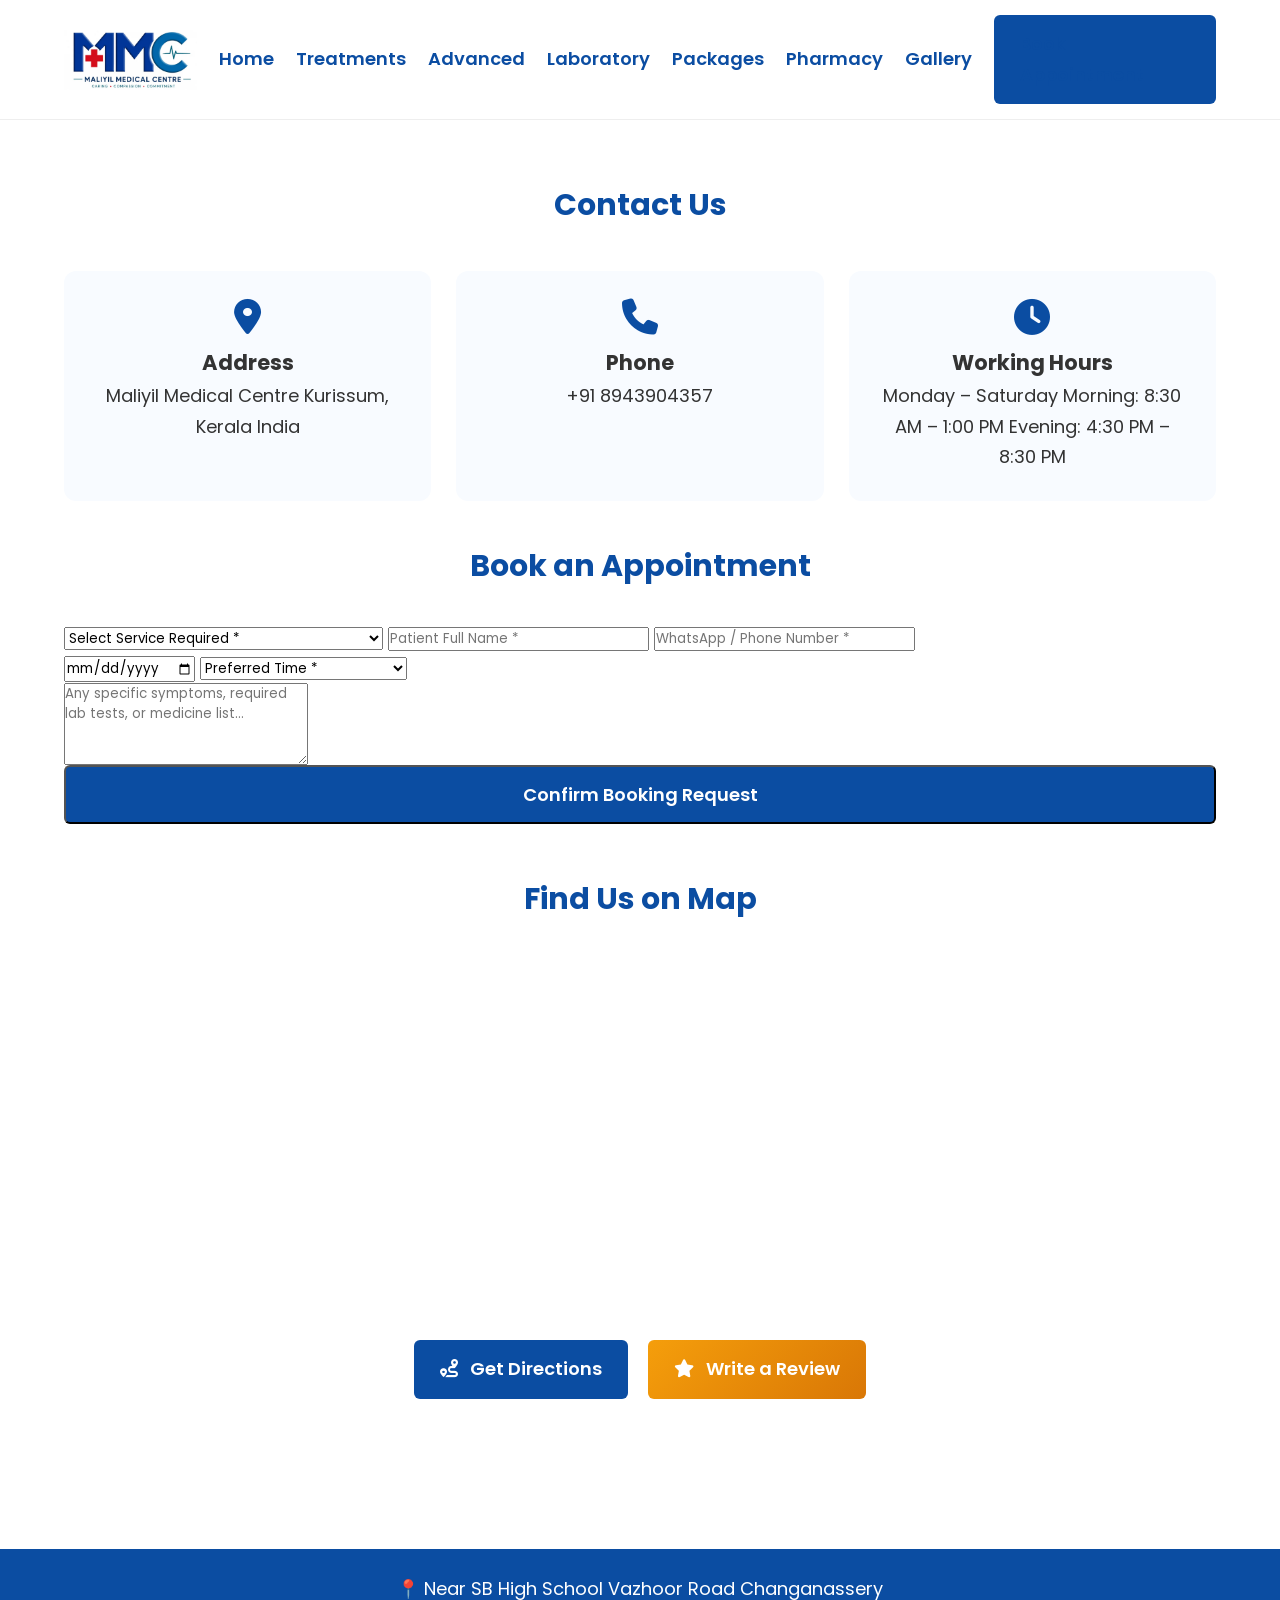
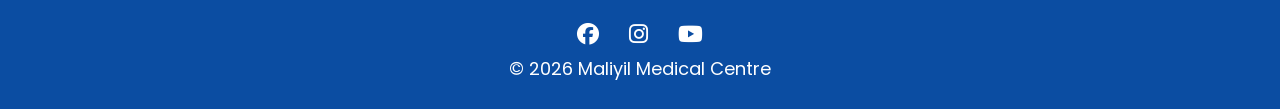
==== contact.html @ 6239a3e1 "Add files via upload" ====
<head>
  <meta charset="UTF-8">
  <meta name="viewport" content="width=device-width, initial-scale=1.0">

  <title>Contact Us | Maliyil Medical Centre Changanassery</title>
  
  <meta name="description" content="Reach out to Maliyil Medical Centre in Changanassery. Find our address, phone number, and location map for appointments and emergency medical care.">
  <meta name="keywords" content="Maliyil Medical Centre contact, Hospital in Changanassery address, Maliyil clinic phone number, medical emergency Changanassery">

  <meta property="og:type" content="website">
  <meta property="og:url" content="https://maliyilmed.in/contact.html">
  <meta property="og:title" content="Contact Us | Maliyil Medical Centre">
  <meta property="og:description" content="Quality healthcare is just a call away. Get in touch with us today.">
  <meta property="og:image" content="https://maliyilmed.in/images/og-image.jpg">

  <link rel="stylesheet" href="style.css">
  <link href="https://fonts.googleapis.com/css2?family=Poppins:wght@300;400;500;600;700&display=swap" rel="stylesheet">
  <link rel="stylesheet" href="https://cdnjs.cloudflare.com/ajax/libs/font-awesome/6.5.0/css/all.min.css">
  
  <link rel="icon" type="image/png" href="images/favicon.png">
</head>

<body>

<header class="header">

<div class="container header-container">

<!-- LOGO -->

<div class="logo">
<img src="images/logo.webp">
</div>

<!-- MOBILE MENU BUTTON -->

<div class="menu-toggle" id="menu-toggle">

<i class="fa-solid fa-bars"></i>

</div>

<!-- NAVIGATION -->

<nav class="nav" id="nav-menu">

<a href="index.html">Home</a>

<a href="treatments.html">Treatments</a>

<a href="advanced.html">Advanced</a>

<a href="lab.html">Laboratory</a>

<a href="packages.html">Packages</a>

<a href="pharmacy.html">Pharmacy</a>

<a href="gallery.html">Gallery</a>

<a href="contact.html" class="btn-main">
Book Appointment
</a>

</nav>

</div>

</header>



<!-- CONTACT SECTION -->

<section class="contact">

<div class="container">

<h2 class="section-title">
Contact Us
</h2>



<div class="contact-grid">

<!-- ADDRESS -->

<div class="contact-card">

<i class="fa-solid fa-location-dot"></i>

<h3>Address</h3>

<p>
Maliyil Medical Centre  
Kurissum, Kerala  
India
</p>

</div>



<!-- PHONE -->

<div class="contact-card">

<i class="fa-solid fa-phone"></i>

<h3>Phone</h3>

<p>
+91 8943904357
</p>

</div>



<!-- HOURS -->

<div class="contact-card">

<i class="fa-solid fa-clock"></i>

<h3>Working Hours</h3>

<p>
Monday – Saturday  
Morning: 8:30 AM – 1:00 PM  
Evening: 4:30 PM – 8:30 PM
</p>

</div>

</div>



<!-- CONTACT FORM -->

<div class="booking-widget">

  <h2 class="section-title" style="margin-bottom: 30px;">
    Book an Appointment
  </h2>

  <form class="contact-form" id="bookingForm" onsubmit="sendToWhatsApp(event)">

    <select id="bookService" required>
      <option value="" disabled selected>Select Service Required *</option>
      <option value="Doctor Consultancy">👨‍⚕️ Doctor Consultancy</option>
      <option value="Lab Tests">🧪 Laboratory Home Collection / Clinic Test</option>
      <option value="Pharmacy Medicines">💊 Order Pharmacy Medicines</option>
    </select>

    <input type="text" id="bookName" placeholder="Patient Full Name *" required>
    <input type="tel" id="bookPhone" placeholder="WhatsApp / Phone Number *" required>

    <div class="form-row">
      <input type="date" id="bookDate" required title="Preferred Date">
      <select id="bookTime" required>
        <option value="" disabled selected>Preferred Time *</option>
        <option value="Morning">Morning (8:30 AM – 1:00 PM)</option>
        <option value="Evening">Evening (4:30 PM – 8:30 PM)</option>
        <option value="Immediate">Emergency / Immediate</option>
      </select>
    </div>

    <textarea id="bookMessage" placeholder="Any specific symptoms, required lab tests, or medicine list..." rows="4"></textarea>

    <button type="submit" class="btn-main" style="width: 100%; margin-left: 0; font-size: 18px;">
      Confirm Booking Request
    </button>

  </form>

</div>



<!-- MAP SECTION -->

<div style="margin-top:50px; margin-bottom: 50px;">

  <h2 class="section-title">
    Find Us on Map
  </h2>

  <iframe src="https://www.google.com/maps/embed?pb=!1m18!1m12!1m3!1d666.2510553246004!2d76.5483209598708!3d9.453164009578115!2m3!1f0!2f0!3f0!3m2!1i1024!2i768!4f13.1!3m3!1m2!1s0x3b0625fd7ff3248b%3A0x5011b2dc73ebc284!2sMaliyil%20Medical%20centre!5e1!3m2!1sen!2sin!4v1777394366474!5m2!1sen!2sin" width="100%" height="350" style="border:0; border-radius: 12px; box-shadow: var(--shadow-sm);" allowfullscreen="" loading="lazy" referrerpolicy="no-referrer-when-downgrade"></iframe>

  <div style="display: flex; justify-content: center; gap: 20px; flex-wrap: wrap; margin-top: 25px;">
    
    <a href="https://www.google.com/maps/dir/?api=1&destination=Maliyil+Medical+Centre&destination_place_id=ChIJiyTzf_0lBjsRhMLrc9yyEVA" target="_blank" class="btn-main" style="margin-left: 0;">
      <i class="fa-solid fa-route" style="margin-right: 8px;"></i> Get Directions
    </a>

    <a href="https://search.google.com/local/writereview?placeid=ChIJiyTzf_0lBjsRhMLrc9yyEVA" target="_blank" class="btn-main" style="margin-left: 0; background: linear-gradient(135deg, #f59e0b, #d97706);">
      <i class="fa-solid fa-star" style="margin-right: 8px;"></i> Write a Review
    </a>

  </div>

</div>



</div>

</section>



<!-- FOOTER -->

<footer class="footer">

<div class="container">

<p>

📍 Near SB High School  
Vazhoor Road  
Changanassery

</p>



<div class="footer-social">

<a href="#">
<i class="fab fa-facebook"></i>
</a>

<a href="#">
<i class="fab fa-instagram"></i>
</a>

<a href="#">
<i class="fab fa-youtube"></i>
</a>

</div>



<p>

© 2026 Maliyil Medical Centre

</p>

</div>

</footer>

<script>

const toggle =
document.getElementById("menu-toggle");

const nav =
document.getElementById("nav-menu");

if(toggle){

toggle.addEventListener("click", function(){

nav.classList.toggle("active");

});

}

</script>

</body>
</html>
---- style.css ----
/* =========================
RESET
========================= */

*{
margin:0;
padding:0;
box-sizing:border-box;
font-family:'Poppins',sans-serif;
}

/* =========================
BODY
========================= */

body{

background:#ffffff;
color:#333;

font-size:18px;
line-height:1.7;

}

/* =========================
CONTAINER
========================= */

.container{

width:90%;
max-width:1200px;
margin:auto;

}

/* =========================
HEADER
========================= */

.header{

background:white;
border-bottom:1px solid #eee;

position:sticky;
top:0;
z-index:999;

}

.header-container{

display:flex;
justify-content:space-between;
align-items:center;

padding:15px 0;

}

/* =========================
LOGO
========================= */

.logo img{

height:60px;

}

/* =========================
NAVIGATION
========================= */

.nav{

display:flex;
align-items:center;

}

.nav a{

margin-left:22px;

text-decoration:none;
color:#0b4da2;

font-weight:600;
font-size:18px;

}

.nav a:hover{

color:#1a73e8;

}

/* =========================
MENU BUTTON
========================= */

.menu-toggle{

display:none;

font-size:28px;
cursor:pointer;

color:#0b4da2;

}

/* =========================
BUTTON
========================= */

.btn-main{

background:#0b4da2;

color:white;

padding:14px 26px;

border-radius:6px;

font-weight:600;
font-size:18px;

text-decoration:none;

display:inline-block;

margin-left:20px;

}

.btn-main:hover{

background:#083a7a;

}

/* =========================
HERO
========================= */

.hero{

padding:70px 0;

background:linear-gradient(to right,#f7fbff,#ffffff);

}

.hero-grid{

display:grid;

grid-template-columns:1fr 1fr;

align-items:center;

gap:40px;

}

.hero h1{

font-size:36px;
font-weight:700;

color:#0b4da2;

margin-bottom:20px;

}

.hero p{

font-size:18px;
margin-bottom:20px;

}

.hero img{

width:100%;
border-radius:12px;

}

/* =========================
SECTION TITLE
========================= */

.section-title{

font-size:30px;
font-weight:700;

color:#0b4da2;

text-align:center;

margin-bottom:40px;

}

/* =========================
SERVICES
========================= */

.services{

padding:60px 0;
background:#f8fbff;

}

.services-grid{

display:grid;

grid-template-columns:
repeat(auto-fit,minmax(250px,1fr));

gap:25px;

}

.service-card{

background:white;

padding:28px;

border-radius:12px;

box-shadow:0 3px 10px rgba(0,0,0,0.08);

text-align:center;

}

.service-card i{

font-size:42px;

color:#0b4da2;

margin-bottom:15px;

}

.service-card h3{

font-size:20px;
font-weight:700;

margin-bottom:10px;

}

/* =========================
PACKAGES
========================= */

.packages{

padding:60px 0;

}

.packages-grid{

display:grid;

grid-template-columns:
repeat(auto-fit,minmax(260px,1fr));

gap:25px;

}

.package-card{

background:white;

padding:28px;

border-radius:12px;

box-shadow:0 3px 10px rgba(0,0,0,0.08);

}

.price{

display:block;

margin-top:15px;

font-weight:700;

color:green;

font-size:18px;

}

/* =========================
GALLERY
========================= */

.gallery-grid{

display:grid;

grid-template-columns:
repeat(auto-fit,minmax(250px,1fr));

gap:20px;

margin-top:30px;

}

.gallery-grid img{

width:100%;
height:220px;

object-fit:cover;

border-radius:12px;

box-shadow:0 4px 12px rgba(0,0,0,0.08);

transition:0.3s;

}

.gallery-grid img:hover{

transform:scale(1.05);

}

/* =========================
CONTACT
========================= */

.contact{

padding:60px 0;

}

.contact-grid{

display:grid;

grid-template-columns:
repeat(auto-fit,minmax(250px,1fr));

gap:25px;

margin-bottom:40px;

}

.contact-card{

background:#f8fbff;

padding:28px;

border-radius:12px;

text-align:center;

}

.contact-card i{

font-size:36px;

color:#0b4da2;

margin-bottom:10px;

}

/* =========================
REVIEWS
========================= */

.reviews{

padding:60px 0;

background:#f8fbff;

}

.review-box{

max-width:520px;

margin:auto;

background:white;

padding:28px;

border-radius:12px;

box-shadow:0 3px 10px rgba(0,0,0,0.08);

text-align:center;

}

.stars{

font-size:30px;

color:#f59e0b;

margin-bottom:10px;

}

/* =========================
FOOTER
========================= */

.footer{

background:#0b4da2;

color:white;

text-align:center;

padding:25px 0;

margin-top:40px;

}

.footer-social{

margin-top:12px;

}

.footer-social a{

margin:0 12px;

font-size:22px;

color:white;

text-decoration:none;

}

.footer-social a:hover{

color:#ffd43b;

}

/* =========================
WHATSAPP FLOAT
========================= */

.whatsapp-float{

position:fixed;

bottom:20px;
right:20px;

background:#25D366;

color:white;

font-size:26px;

padding:14px;

border-radius:50%;

box-shadow:0 4px 10px rgba(0,0,0,0.2);

z-index:999;

}

/* =========================
MOBILE VIEW FINAL
========================= */

@media(max-width:768px){

.hero-grid{
grid-template-columns:1fr;
}

.menu-toggle{
display:block;
}

.nav{

position:absolute;

top:80px;
left:0;

width:100%;

background:white;

flex-direction:column;

align-items:center;

display:none;

padding:20px 0;

box-shadow:0 4px 12px rgba(0,0,0,0.08);

z-index:999;

}

.nav.active{
display:flex;
}

.nav a{

display:block;

padding:14px;

margin:6px 0;

font-size:20px;

}

.btn-main{

margin-left:0;
margin-top:10px;

width:90%;

}

.section-title{

font-size:26px;

margin-bottom:25px;

}

.service-card,
.package-card,
.contact-card{

padding:22px;

}

.whatsapp-float{

bottom:18px;
right:18px;

}

}
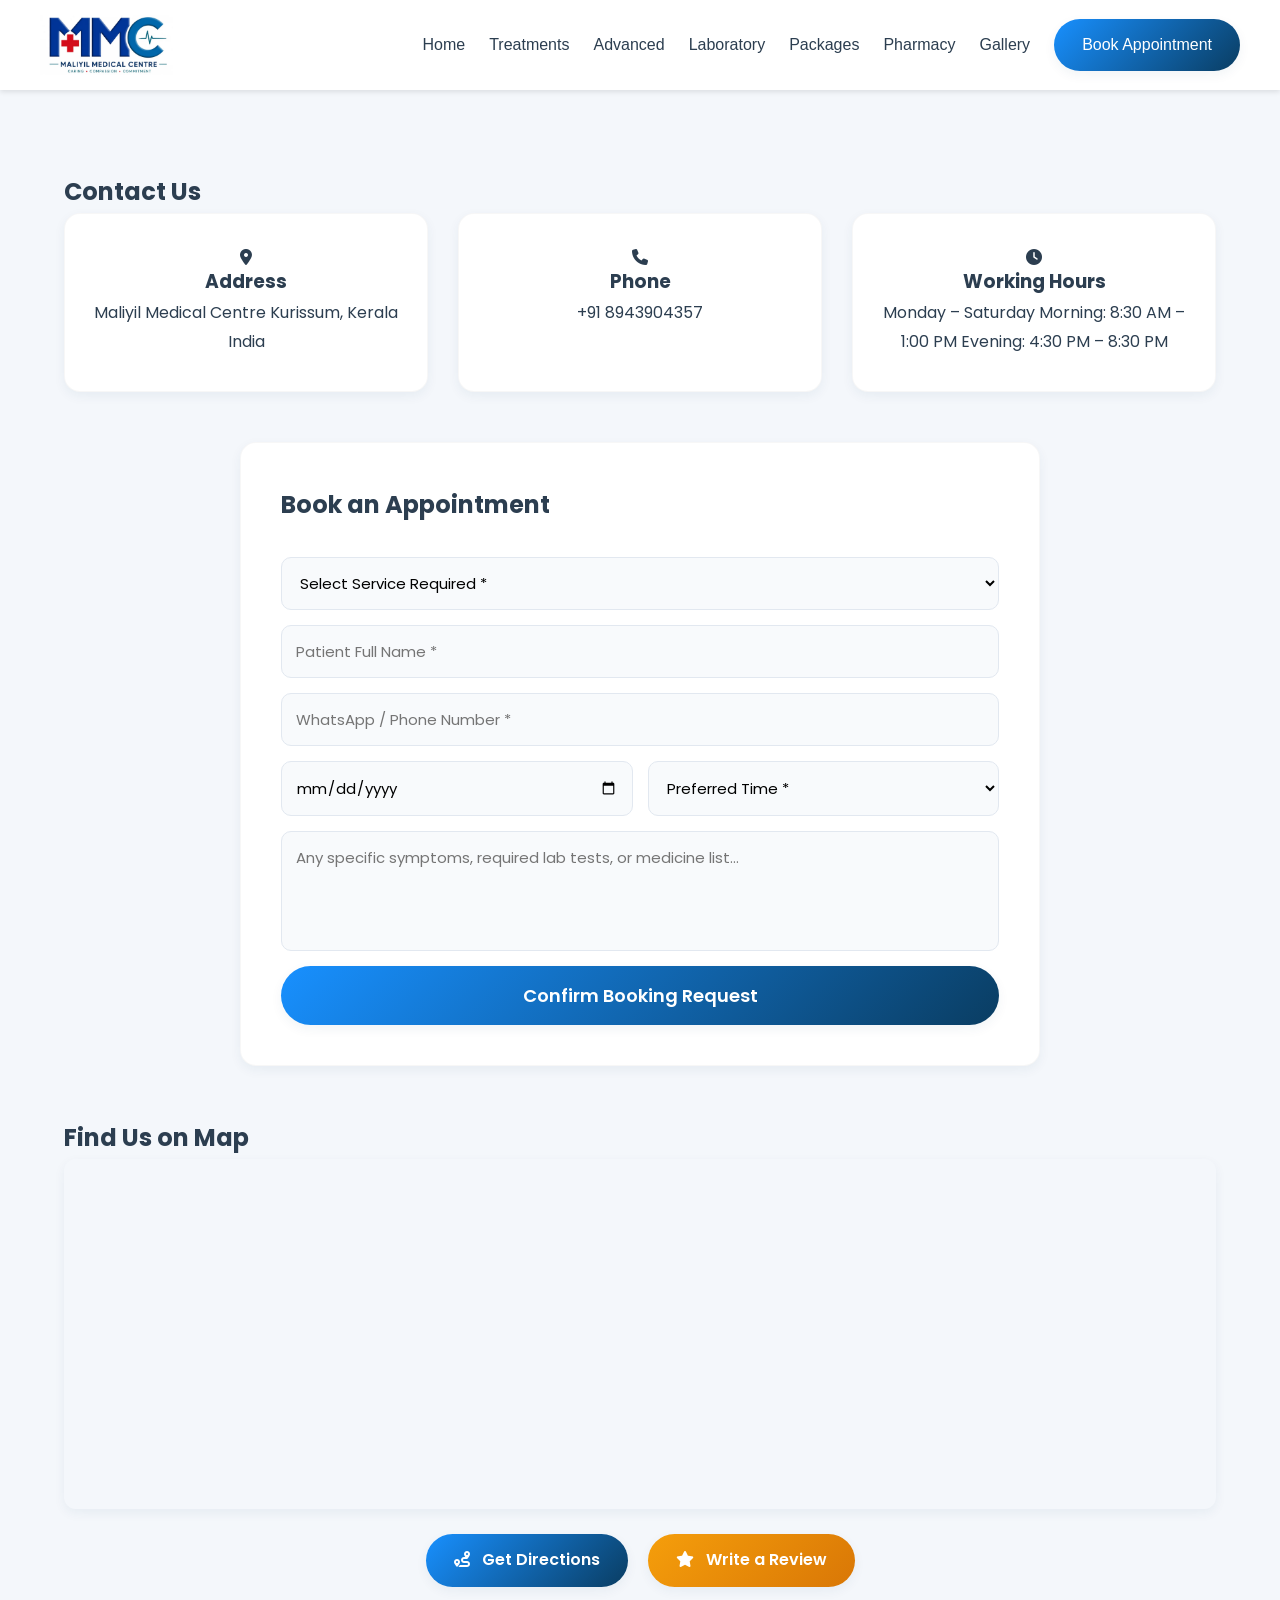
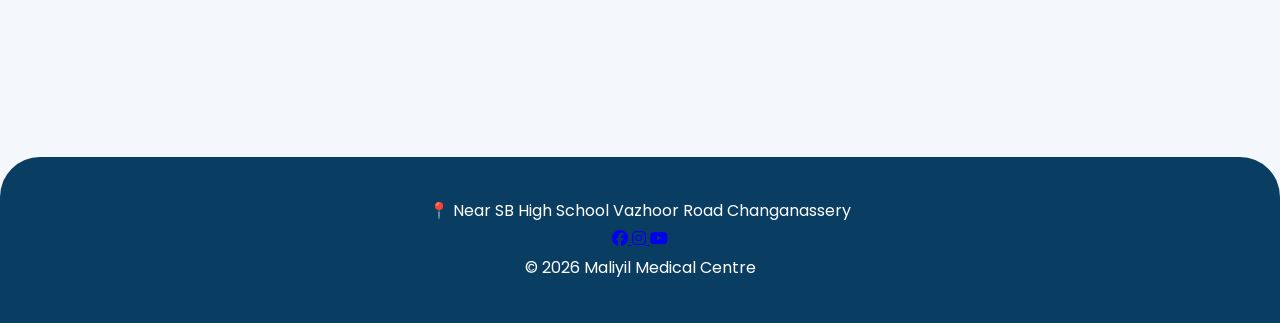
==== commit d61cf0e3: "Add files via upload" ====
--- a/contact.html
+++ b/contact.html
@@ -257,23 +257,44 @@
 </footer>
 
 <script>
-
-const toggle =
-document.getElementById("menu-toggle");
-
-const nav =
-document.getElementById("nav-menu");
-
-if(toggle){
-
-toggle.addEventListener("click", function(){
-
-nav.classList.toggle("active");
-
-});
-
-}
-
+  function sendToWhatsApp(event) {
+    event.preventDefault(); // പേജ് റീഫ്രഷ് ആകുന്നത് തടയാൻ
+
+    // ഫോമിലെ വിവരങ്ങൾ എടുക്കുന്നു
+    const service = document.getElementById('bookService').value;
+    const name = document.getElementById('bookName').value;
+    const phone = document.getElementById('bookPhone').value;
+    const date = document.getElementById('bookDate').value;
+    const time = document.getElementById('bookTime').value;
+    const message = document.getElementById('bookMessage').value;
+
+    const clinicNumber = "918943904357"; // മാലിയിൽ മെഡിക്കൽ സെന്റർ നമ്പർ
+
+    // വാട്സാപ്പ് മെസ്സേജ് ഫോർമാറ്റ് ചെയ്യുന്നു
+    let whatsappMessage = `*New Appointment Request*%0A%0A`;
+    whatsappMessage += `*Service:* ${service}%0A`;
+    whatsappMessage += `*Patient Name:* ${name}%0A`;
+    whatsappMessage += `*Contact:* ${phone}%0A`;
+    whatsappMessage += `*Date:* ${date}%0A`;
+    whatsappMessage += `*Time:* ${time}%0A`;
+    
+    if(message.trim() !== "") {
+      whatsappMessage += `*Details:* ${message}%0A`;
+    }
+
+    // വാട്സാപ്പിലേക്ക് റീഡയറക്ട് ചെയ്യുന്നു
+    const whatsappURL = `https://wa.me/${clinicNumber}?text=${whatsappMessage}`;
+    window.open(whatsappURL, '_blank');
+  }
+
+  // പഴയ മൊബൈൽ മെനു സ്ക്രിപ്റ്റ് ഇവിടെ തന്നെ വെക്കാം
+  const toggle = document.getElementById("menu-toggle");
+  const nav = document.getElementById("nav-menu");
+  if(toggle){
+    toggle.addEventListener("click", function(){
+      nav.classList.toggle("active");
+    });
+  }
 </script>
 
 </body>
--- a/style.css
+++ b/style.css
@@ -1,595 +1,335 @@
 /* =========================
-RESET
-========================= */
-
-*{
-margin:0;
-padding:0;
-box-sizing:border-box;
-font-family:'Poppins',sans-serif;
-}
-
-/* =========================
-BODY
-========================= */
-
-body{
-
-background:#ffffff;
-color:#333;
-
-font-size:18px;
-line-height:1.7;
-
-}
-
-/* =========================
-CONTAINER
-========================= */
-
-.container{
-
-width:90%;
-max-width:1200px;
-margin:auto;
-
-}
-
-/* =========================
-HEADER
-========================= */
-
-.header{
-
-background:white;
-border-bottom:1px solid #eee;
-
-position:sticky;
-top:0;
-z-index:999;
-
-}
-
-.header-container{
-
-display:flex;
-justify-content:space-between;
-align-items:center;
-
-padding:15px 0;
-
-}
-
-/* =========================
-LOGO
-========================= */
-
-.logo img{
-
-height:60px;
-
-}
-
-/* =========================
-NAVIGATION
-========================= */
-
-.nav{
-
-display:flex;
-align-items:center;
-
-}
-
-.nav a{
-
-margin-left:22px;
-
-text-decoration:none;
-color:#0b4da2;
-
-font-weight:600;
-font-size:18px;
-
-}
-
-.nav a:hover{
-
-color:#1a73e8;
-
-}
-
-/* =========================
-MENU BUTTON
-========================= */
-
-.menu-toggle{
-
-display:none;
-
-font-size:28px;
-cursor:pointer;
-
-color:#0b4da2;
-
-}
-
-/* =========================
-BUTTON
-========================= */
-
-.btn-main{
-
-background:#0b4da2;
-
-color:white;
-
-padding:14px 26px;
-
-border-radius:6px;
-
-font-weight:600;
-font-size:18px;
-
-text-decoration:none;
-
-display:inline-block;
-
-margin-left:20px;
-
-}
-
-.btn-main:hover{
-
-background:#083a7a;
-
-}
-
-/* =========================
-HERO
-========================= */
-
-.hero{
-
-padding:70px 0;
-
-background:linear-gradient(to right,#f7fbff,#ffffff);
-
-}
-
-.hero-grid{
-
-display:grid;
-
-grid-template-columns:1fr 1fr;
-
-align-items:center;
-
-gap:40px;
-
-}
-
-.hero h1{
-
-font-size:36px;
-font-weight:700;
-
-color:#0b4da2;
-
-margin-bottom:20px;
-
-}
-
-.hero p{
-
-font-size:18px;
-margin-bottom:20px;
-
-}
-
-.hero img{
-
-width:100%;
-border-radius:12px;
-
-}
-
-/* =========================
-SECTION TITLE
-========================= */
-
-.section-title{
-
-font-size:30px;
-font-weight:700;
-
-color:#0b4da2;
-
-text-align:center;
-
-margin-bottom:40px;
-
-}
-
-/* =========================
-SERVICES
-========================= */
-
-.services{
-
-padding:60px 0;
-background:#f8fbff;
-
-}
-
-.services-grid{
-
-display:grid;
-
-grid-template-columns:
-repeat(auto-fit,minmax(250px,1fr));
-
-gap:25px;
-
-}
-
-.service-card{
-
-background:white;
-
-padding:28px;
-
-border-radius:12px;
-
-box-shadow:0 3px 10px rgba(0,0,0,0.08);
-
-text-align:center;
-
-}
-
-.service-card i{
-
-font-size:42px;
-
-color:#0b4da2;
-
-margin-bottom:15px;
-
-}
-
-.service-card h3{
-
-font-size:20px;
-font-weight:700;
-
-margin-bottom:10px;
-
-}
-
-/* =========================
-PACKAGES
-========================= */
-
-.packages{
-
-padding:60px 0;
-
-}
-
-.packages-grid{
-
-display:grid;
-
-grid-template-columns:
-repeat(auto-fit,minmax(260px,1fr));
-
-gap:25px;
-
-}
-
-.package-card{
-
-background:white;
-
-padding:28px;
-
-border-radius:12px;
-
-box-shadow:0 3px 10px rgba(0,0,0,0.08);
-
-}
-
-.price{
-
-display:block;
-
-margin-top:15px;
-
-font-weight:700;
-
-color:green;
-
-font-size:18px;
-
-}
-
-/* =========================
-GALLERY
-========================= */
-
-.gallery-grid{
-
-display:grid;
-
-grid-template-columns:
-repeat(auto-fit,minmax(250px,1fr));
-
-gap:20px;
-
-margin-top:30px;
-
-}
-
-.gallery-grid img{
-
-width:100%;
-height:220px;
-
-object-fit:cover;
-
-border-radius:12px;
-
-box-shadow:0 4px 12px rgba(0,0,0,0.08);
-
-transition:0.3s;
-
-}
-
-.gallery-grid img:hover{
-
-transform:scale(1.05);
-
-}
-
-/* =========================
-CONTACT
-========================= */
-
-.contact{
-
-padding:60px 0;
-
-}
-
-.contact-grid{
-
-display:grid;
-
-grid-template-columns:
-repeat(auto-fit,minmax(250px,1fr));
-
-gap:25px;
-
-margin-bottom:40px;
-
-}
-
-.contact-card{
-
-background:#f8fbff;
-
-padding:28px;
-
-border-radius:12px;
-
-text-align:center;
-
-}
-
-.contact-card i{
-
-font-size:36px;
-
-color:#0b4da2;
-
-margin-bottom:10px;
-
-}
-
-/* =========================
-REVIEWS
-========================= */
-
-.reviews{
-
-padding:60px 0;
-
-background:#f8fbff;
-
-}
-
-.review-box{
-
-max-width:520px;
-
-margin:auto;
-
-background:white;
-
-padding:28px;
-
-border-radius:12px;
-
-box-shadow:0 3px 10px rgba(0,0,0,0.08);
-
-text-align:center;
-
-}
-
-.stars{
-
-font-size:30px;
-
-color:#f59e0b;
-
-margin-bottom:10px;
-
-}
-
-/* =========================
-FOOTER
-========================= */
-
-.footer{
-
-background:#0b4da2;
-
-color:white;
-
-text-align:center;
-
-padding:25px 0;
-
-margin-top:40px;
-
-}
-
-.footer-social{
-
-margin-top:12px;
-
-}
-
-.footer-social a{
-
-margin:0 12px;
-
-font-size:22px;
-
-color:white;
-
-text-decoration:none;
-
-}
-
-.footer-social a:hover{
-
-color:#ffd43b;
-
-}
-
-/* =========================
-WHATSAPP FLOAT
-========================= */
-
-.whatsapp-float{
-
-position:fixed;
-
-bottom:20px;
-right:20px;
-
-background:#25D366;
-
-color:white;
-
-font-size:26px;
-
-padding:14px;
-
-border-radius:50%;
-
-box-shadow:0 4px 10px rgba(0,0,0,0.2);
-
-z-index:999;
-
-}
-
-/* =========================
-MOBILE VIEW FINAL
-========================= */
-
-@media(max-width:768px){
-
-.hero-grid{
-grid-template-columns:1fr;
-}
-
-.menu-toggle{
-display:block;
-}
-
-.nav{
-
-position:absolute;
-
-top:80px;
-left:0;
-
-width:100%;
-
-background:white;
-
-flex-direction:column;
-
-align-items:center;
-
-display:none;
-
-padding:20px 0;
-
-box-shadow:0 4px 12px rgba(0,0,0,0.08);
-
-z-index:999;
-
-}
-
-.nav.active{
-display:flex;
-}
-
-.nav a{
-
-display:block;
-
-padding:14px;
-
-margin:6px 0;
-
-font-size:20px;
-
-}
-
-.btn-main{
-
-margin-left:0;
-margin-top:10px;
-
-width:90%;
-
-}
-
-.section-title{
-
-font-size:26px;
-
-margin-bottom:25px;
-
-}
-
-.service-card,
-.package-card,
-.contact-card{
-
-padding:22px;
-
-}
-
-.whatsapp-float{
-
-bottom:18px;
-right:18px;
-
-}
-
+   RESET & VARIABLES
+========================= */
+:root {
+  --primary-blue: #0A3D62; /* Deep Premium Navy */
+  --accent-blue: #1890FF; /* Bright Medical Blue */
+  --bg-light: #F4F7FB; /* Soft Hospital White/Grey */
+  --text-main: #2C3E50;
+  --text-muted: #576574;
+  --white: #FFFFFF;
+  --shadow-sm: 0 4px 12px rgba(10, 61, 98, 0.06);
+  --shadow-lg: 0 12px 30px rgba(10, 61, 98, 0.12);
+  --radius: 16px; 
+  --transition: all 0.3s ease;
+}
+
+* {
+  margin: 0;
+  padding: 0;
+  box-sizing: border-box;
+  font-family: 'Poppins', sans-serif;
+}
+
+body {
+  background: var(--bg-light);
+  color: var(--text-main);
+  font-size: 16px;
+  line-height: 1.8;
+}
+
+.container {
+  width: 90%;
+  max-width: 1200px;
+  margin: auto;
+}
+
+/* =========================
+   HEADER & LOGO FIX (For Consistency)
+========================= */
+.header {
+    height: 90px; /* ഹെഡറിന്റെ ഹൈറ്റ് എല്ലാ പേജിലും ഒരേപോലെയാക്കും */
+    display: flex;
+    align-items: center;
+    background: #fff;
+    box-shadow: 0 2px 5px rgba(0,0,0,0.1);
+    position: sticky;
+    top: 0;
+    z-index: 1000;
+    padding: 0 20px;
+}
+
+.header-container {
+    display: flex;
+    justify-content: space-between;
+    align-items: center;
+    width: 100%;
+    max-width: 1200px;
+    margin: 0 auto;
+}
+
+.logo img {
+    height: 60px; /* ലോഗോയുടെ ഉയരം എല്ലാ പേജിലും ഫിക്സ് ചെയ്യുന്നു */
+    width: auto;
+    display: block;
+    transition: var(--transition);
+}
+
+.logo img:hover {
+  transform: scale(1.02);
+}
+
+/* =========================
+   NAVIGATION
+========================= */
+.nav {
+  display: flex;
+  align-items: center;
+}
+
+.nav a {
+  margin-left: 24px;
+  text-decoration: none;
+  color: var(--text-main);
+  font-weight: 500;
+  font-size: 16px;
+  transition: var(--transition);
+}
+
+.nav a:hover {
+  color: var(--accent-blue);
+}
+
+.menu-toggle {
+  display: none;
+  font-size: 28px;
+  cursor: pointer;
+  color: var(--primary-blue);
+}
+
+/* =========================
+   BUTTONS
+========================= */
+.btn-main {
+  background: linear-gradient(135deg, var(--accent-blue), var(--primary-blue));
+  color: var(--white) !important;
+  padding: 12px 28px;
+  border-radius: 50px;
+  font-weight: 600;
+  font-size: 16px;
+  text-decoration: none;
+  display: inline-block;
+  margin-left: 20px;
+  box-shadow: var(--shadow-sm);
+  transition: var(--transition);
+  border: none;
+}
+
+.btn-main:hover {
+  transform: translateY(-2px);
+  box-shadow: var(--shadow-lg);
+}
+
+/* =========================
+   HERO SECTION
+========================= */
+.hero {
+  padding: 80px 0;
+  background: var(--white);
+  border-bottom-left-radius: 40px;
+  border-bottom-right-radius: 40px;
+  box-shadow: var(--shadow-sm);
+}
+
+.hero-grid {
+  display: grid;
+  grid-template-columns: 1fr 1fr;
+  align-items: center;
+  gap: 50px;
+}
+
+.hero h1 {
+  font-size: 42px;
+  font-weight: 700;
+  color: var(--primary-blue);
+  margin-bottom: 20px;
+}
+
+.hero img {
+  width: 100%;
+  border-radius: var(--radius);
+  box-shadow: var(--shadow-lg);
+}
+
+/* =========================
+   CARDS (Services, Packages, Lab)
+========================= */
+.services, .packages, .contact, .lab {
+  padding: 80px 0;
+}
+
+.services-grid, .packages-grid, .contact-grid {
+  display: grid;
+  grid-template-columns: repeat(auto-fit, minmax(280px, 1fr));
+  gap: 30px;
+}
+
+.service-card, .package-card, .contact-card {
+  background: var(--white);
+  padding: 35px 25px;
+  border-radius: var(--radius);
+  box-shadow: var(--shadow-sm);
+  text-align: center;
+  transition: var(--transition);
+  border: 1px solid rgba(0,0,0,0.03);
+}
+
+.service-card:hover, .package-card:hover {
+  transform: translateY(-8px);
+  box-shadow: var(--shadow-lg);
+}
+
+.service-card i {
+  font-size: 48px;
+  color: var(--accent-blue);
+  margin-bottom: 20px;
+  background: rgba(24, 144, 255, 0.1);
+  width: 80px;
+  height: 80px;
+  line-height: 80px;
+  border-radius: 50%;
+  display: inline-block;
+}
+
+/* =========================
+   GALLERY
+========================= */
+.gallery-grid {
+  display: grid;
+  grid-template-columns: repeat(auto-fit, minmax(300px, 1fr));
+  gap: 25px;
+}
+
+.gallery-grid img {
+  width: 100%;
+  height: 250px;
+  object-fit: cover;
+  border-radius: var(--radius);
+  box-shadow: var(--shadow-sm);
+  transition: var(--transition);
+}
+
+.gallery-grid img:hover {
+  transform: scale(1.03);
+}
+
+/* =========================
+   FOOTER
+========================= */
+.footer {
+  background: var(--primary-blue);
+  color: var(--white);
+  text-align: center;
+  padding: 40px 0;
+  margin-top: 40px;
+  border-top-left-radius: 40px;
+  border-top-right-radius: 40px;
+}
+
+/* =========================
+   WHATSAPP FLOAT
+========================= */
+.whatsapp-float {
+  position: fixed;
+  bottom: 25px;
+  right: 25px;
+  background: #25D366;
+  color: white;
+  width: 60px;
+  height: 60px;
+  display: flex;
+  align-items: center;
+  justify-content: center;
+  border-radius: 50%;
+  z-index: 1000;
+  box-shadow: var(--shadow-lg);
+}
+
+/* =========================
+   MOBILE RESPONSIVE
+========================= */
+@media(max-width: 768px) {
+  .header { height: 80px; }
+  .logo img { height: 50px; }
+  .hero-grid { grid-template-columns: 1fr; text-align: center; }
+  .menu-toggle { display: block; }
+  .nav {
+    position: absolute;
+    top: 100%;
+    left: 0;
+    width: 100%;
+    background: var(--white);
+    flex-direction: column;
+    display: none;
+    padding: 20px 0;
+    box-shadow: var(--shadow-lg);
+  }
+  .nav.active { display: flex; }
+  .nav a { margin: 10px 0; }
+}
+/* =========================
+   BOOKING WIDGET & FORM FIX
+========================= */
+.booking-widget {
+  max-width: 800px;
+  margin: 50px auto;
+  background: var(--white);
+  padding: 40px;
+  border-radius: var(--radius);
+  box-shadow: var(--shadow-sm);
+  border: 1px solid rgba(0,0,0,0.03);
+}
+
+.contact-form select, 
+.contact-form input, 
+.contact-form textarea {
+  width: 100%;
+  padding: 14px;
+  margin-bottom: 15px;
+  border: 1px solid #e2e8f0;
+  border-radius: 10px;
+  font-size: 15px;
+  outline: none;
+  background: #f8fafc;
+  transition: var(--transition);
+}
+
+.contact-form select:focus, 
+.contact-form input:focus, 
+.contact-form textarea:focus {
+  border-color: var(--accent-blue);
+  background: var(--white);
+}
+
+/* Date ഉം Time ഉം ഒരേ വരിയിൽ വരാൻ */
+.contact-form .form-row {
+  display: grid;
+  grid-template-columns: 1fr 1fr;
+  gap: 15px;
+}
+
+.contact-form textarea {
+  height: 120px;
+  resize: none;
+}
+
+/* കൺഫേം ബട്ടൺ സെന്റർ ആക്കാൻ */
+.contact-form .btn-main {
+  width: 100%;
+  margin-left: 0;
+  padding: 16px;
+  font-size: 18px;
+  cursor: pointer;
+  border: none;
+}
+
+/* മൊബൈൽ റെസ്പോൺസീവ് */
+@media(max-width: 768px) {
+  .booking-widget {
+    padding: 20px;
+    margin: 30px auto;
+  }
+  .contact-form .form-row {
+    grid-template-columns: 1fr; /* മൊബൈലിൽ ഒന്നിന് താഴെ ഒന്നായി വരും */
+  }
 }
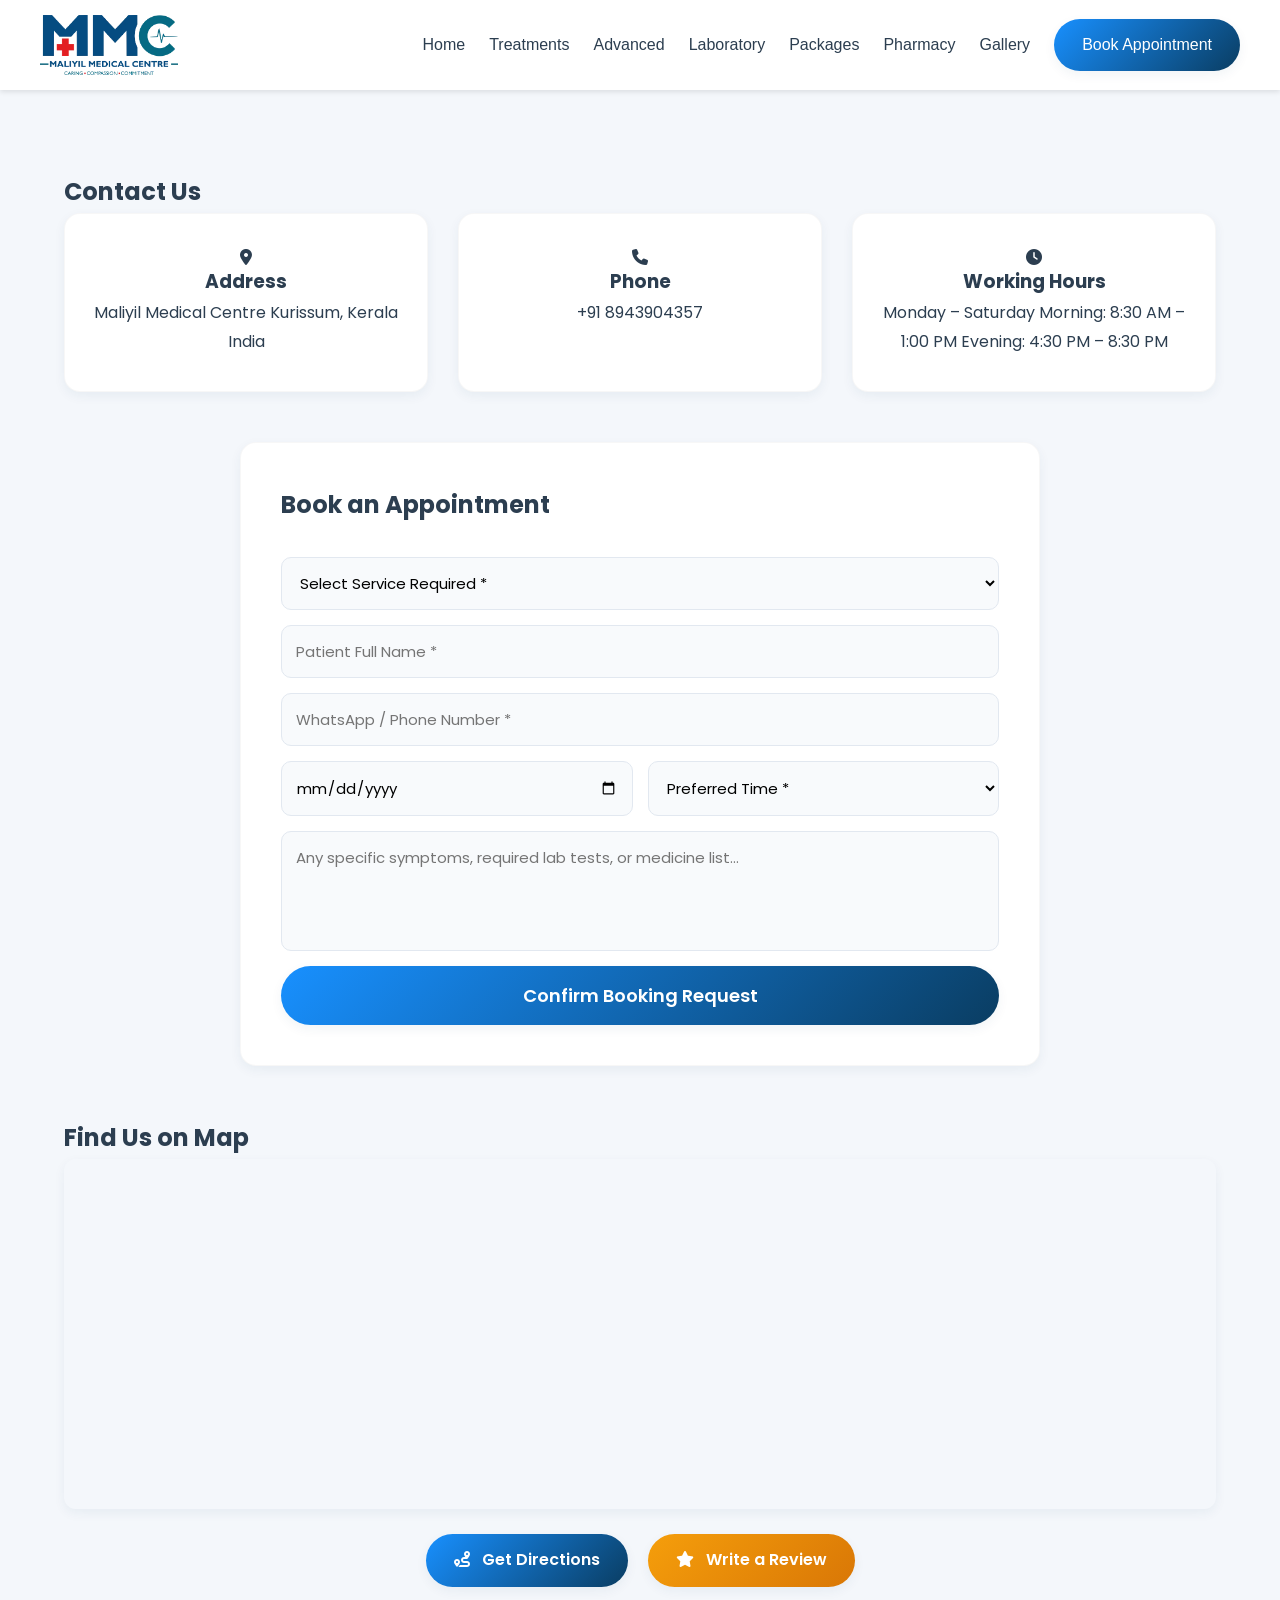
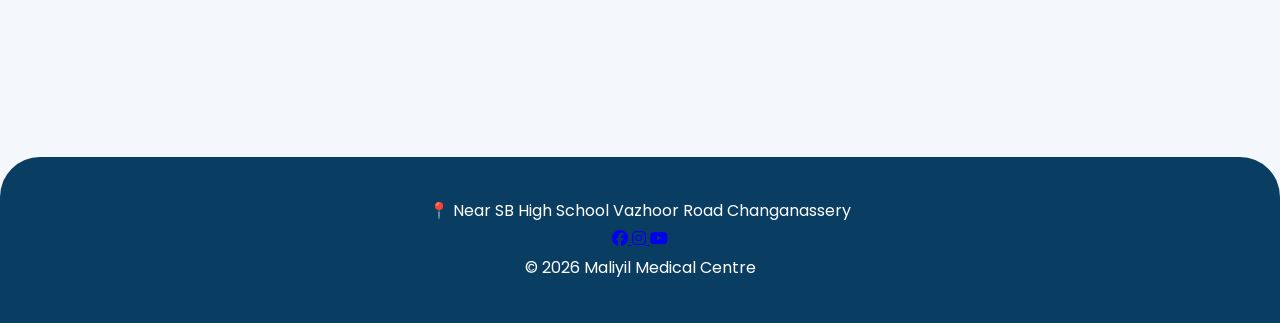
==== commit 6317cc9a: "Update contact.html" ====
--- a/contact.html
+++ b/contact.html
@@ -163,7 +163,7 @@
       <select id="bookTime" required>
         <option value="" disabled selected>Preferred Time *</option>
         <option value="Morning">Morning (8:30 AM – 1:00 PM)</option>
-        <option value="Evening">Evening (4:30 PM – 8:30 PM)</option>
+        <option value="Evening">Evening (5:00 PM – 8:30 PM)</option>
         <option value="Immediate">Emergency / Immediate</option>
       </select>
     </div>
@@ -298,4 +298,4 @@
 </script>
 
 </body>
-</html>+</html>
--- a/style.css
+++ b/style.css
@@ -150,7 +150,46 @@
   border-radius: var(--radius);
   box-shadow: var(--shadow-lg);
 }
-
+/* DOCTOR SLOT GRID */
+
+.slots-grid{
+
+display:grid;
+
+grid-template-columns:
+repeat(auto-fit,minmax(120px,1fr));
+
+gap:15px;
+
+}
+
+/* SLOT BUTTON */
+
+.slot-btn{
+
+background:#0b4da2;
+
+color:white;
+
+text-align:center;
+
+padding:14px;
+
+border-radius:8px;
+
+text-decoration:none;
+
+font-weight:600;
+
+transition:0.3s;
+
+}
+
+.slot-btn:hover{
+
+background:#083a7a;
+
+}
 /* =========================
    CARDS (Services, Packages, Lab)
 ========================= */
@@ -332,4 +371,73 @@
   .contact-form .form-row {
     grid-template-columns: 1fr; /* മൊബൈലിൽ ഒന്നിന് താഴെ ഒന്നായി വരും */
   }
+}
+.hero-buttons{
+
+display:flex;
+
+flex-wrap:wrap;
+
+gap:12px;
+
+margin-top:30px;
+
+}
+
+.call-btn{
+
+flex:1 1 45%;
+
+padding:14px;
+
+text-align:center;
+
+border-radius:8px;
+
+color:white;
+
+font-weight:600;
+
+text-decoration:none;
+
+font-size:16px;
+
+display:flex;
+
+align-items:center;
+
+justify-content:center;
+
+gap:8px;
+
+}
+
+/* COLORS */
+
+.doctor{
+background:#0b4da2;
+}
+
+.pharmacy{
+background:#16a34a;
+}
+
+.lab{
+background:#0891b2;
+}
+
+.appointment{
+background:#e11d48;
+}
+
+/* MOBILE */
+
+@media(max-width:768px){
+
+.call-btn{
+
+flex:1 1 100%;
+
+}
+
 }
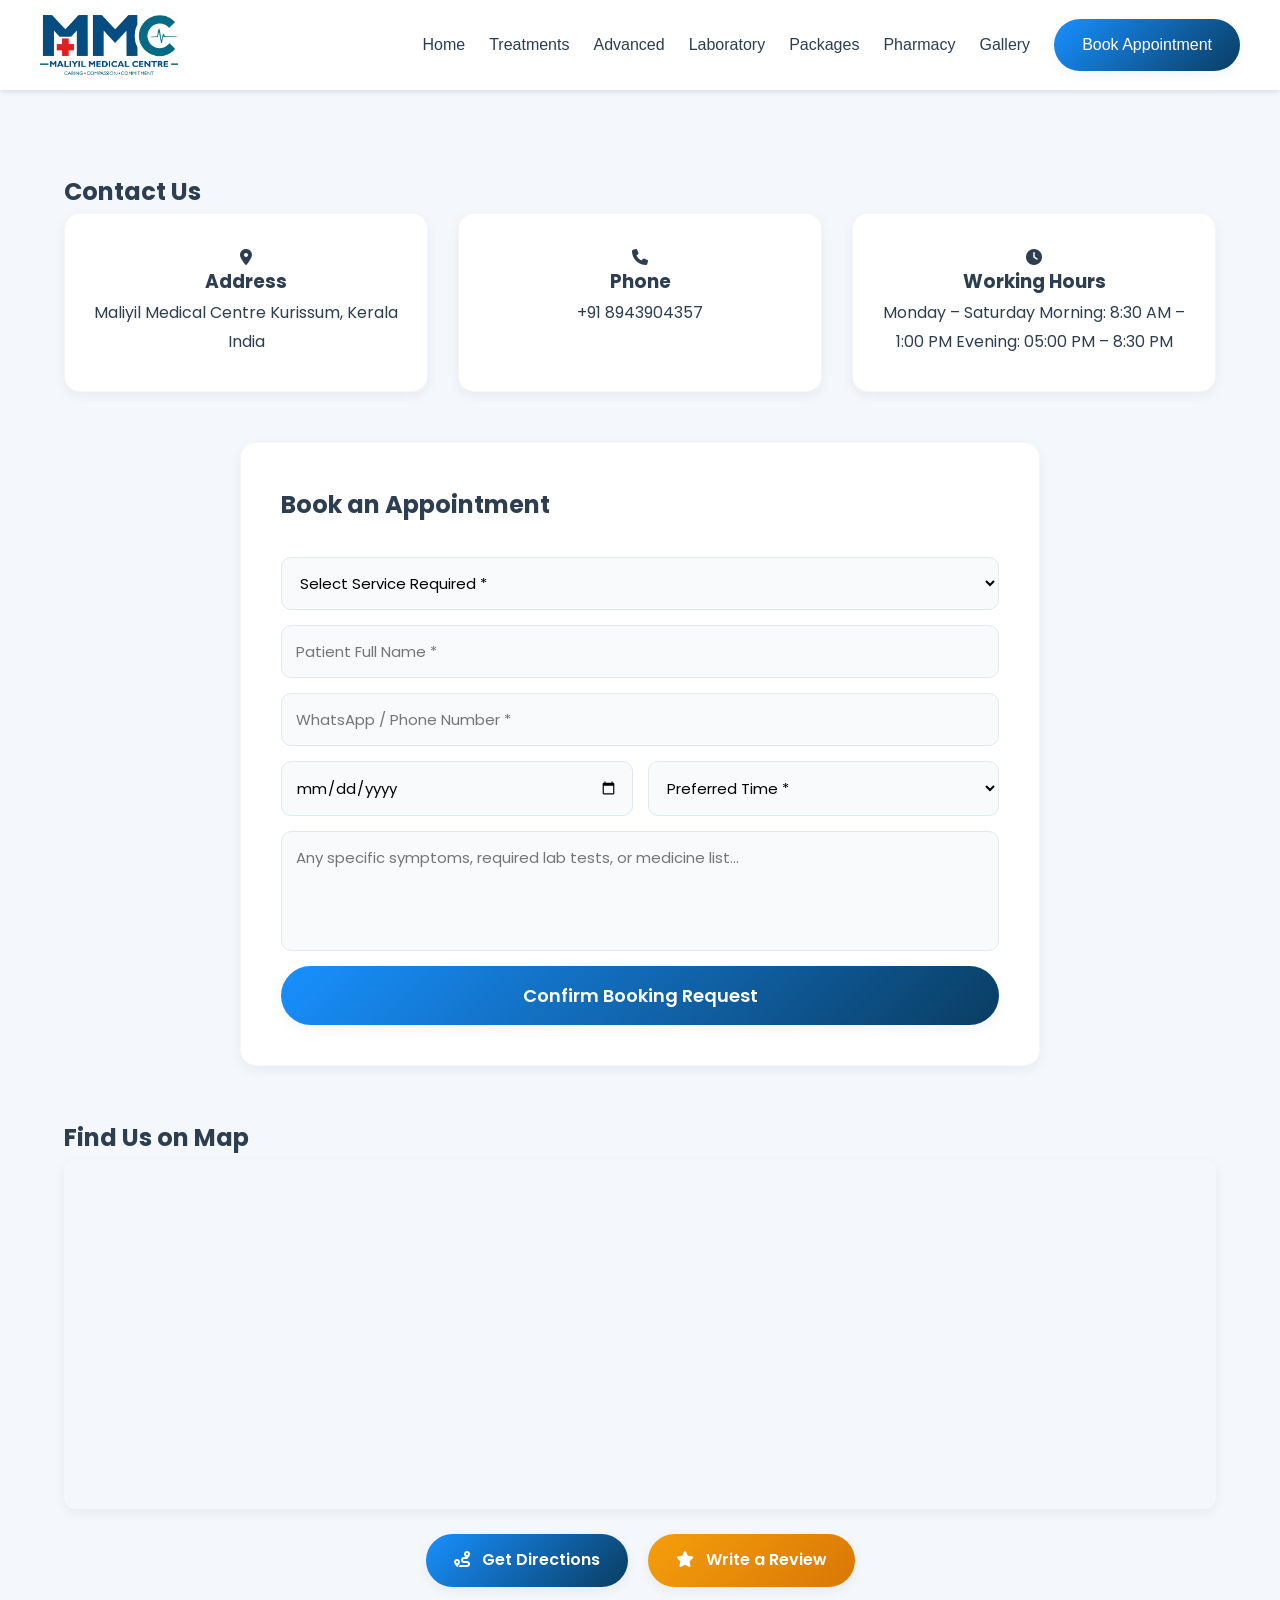
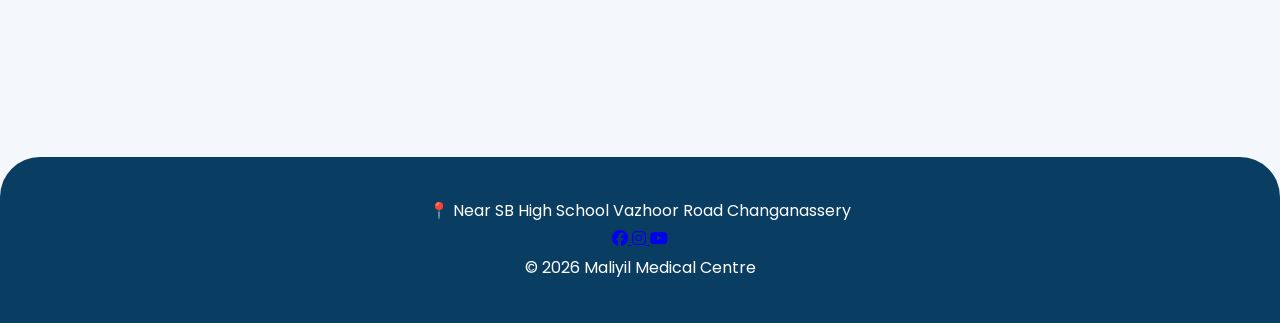
==== commit 2ef25f7f: "Update evening hours to 5:00 PM" ====
--- a/contact.html
+++ b/contact.html
@@ -129,7 +129,7 @@
 <p>
 Monday – Saturday  
 Morning: 8:30 AM – 1:00 PM  
-Evening: 4:30 PM – 8:30 PM
+Evening: 05:00 PM – 8:30 PM
 </p>
 
 </div>
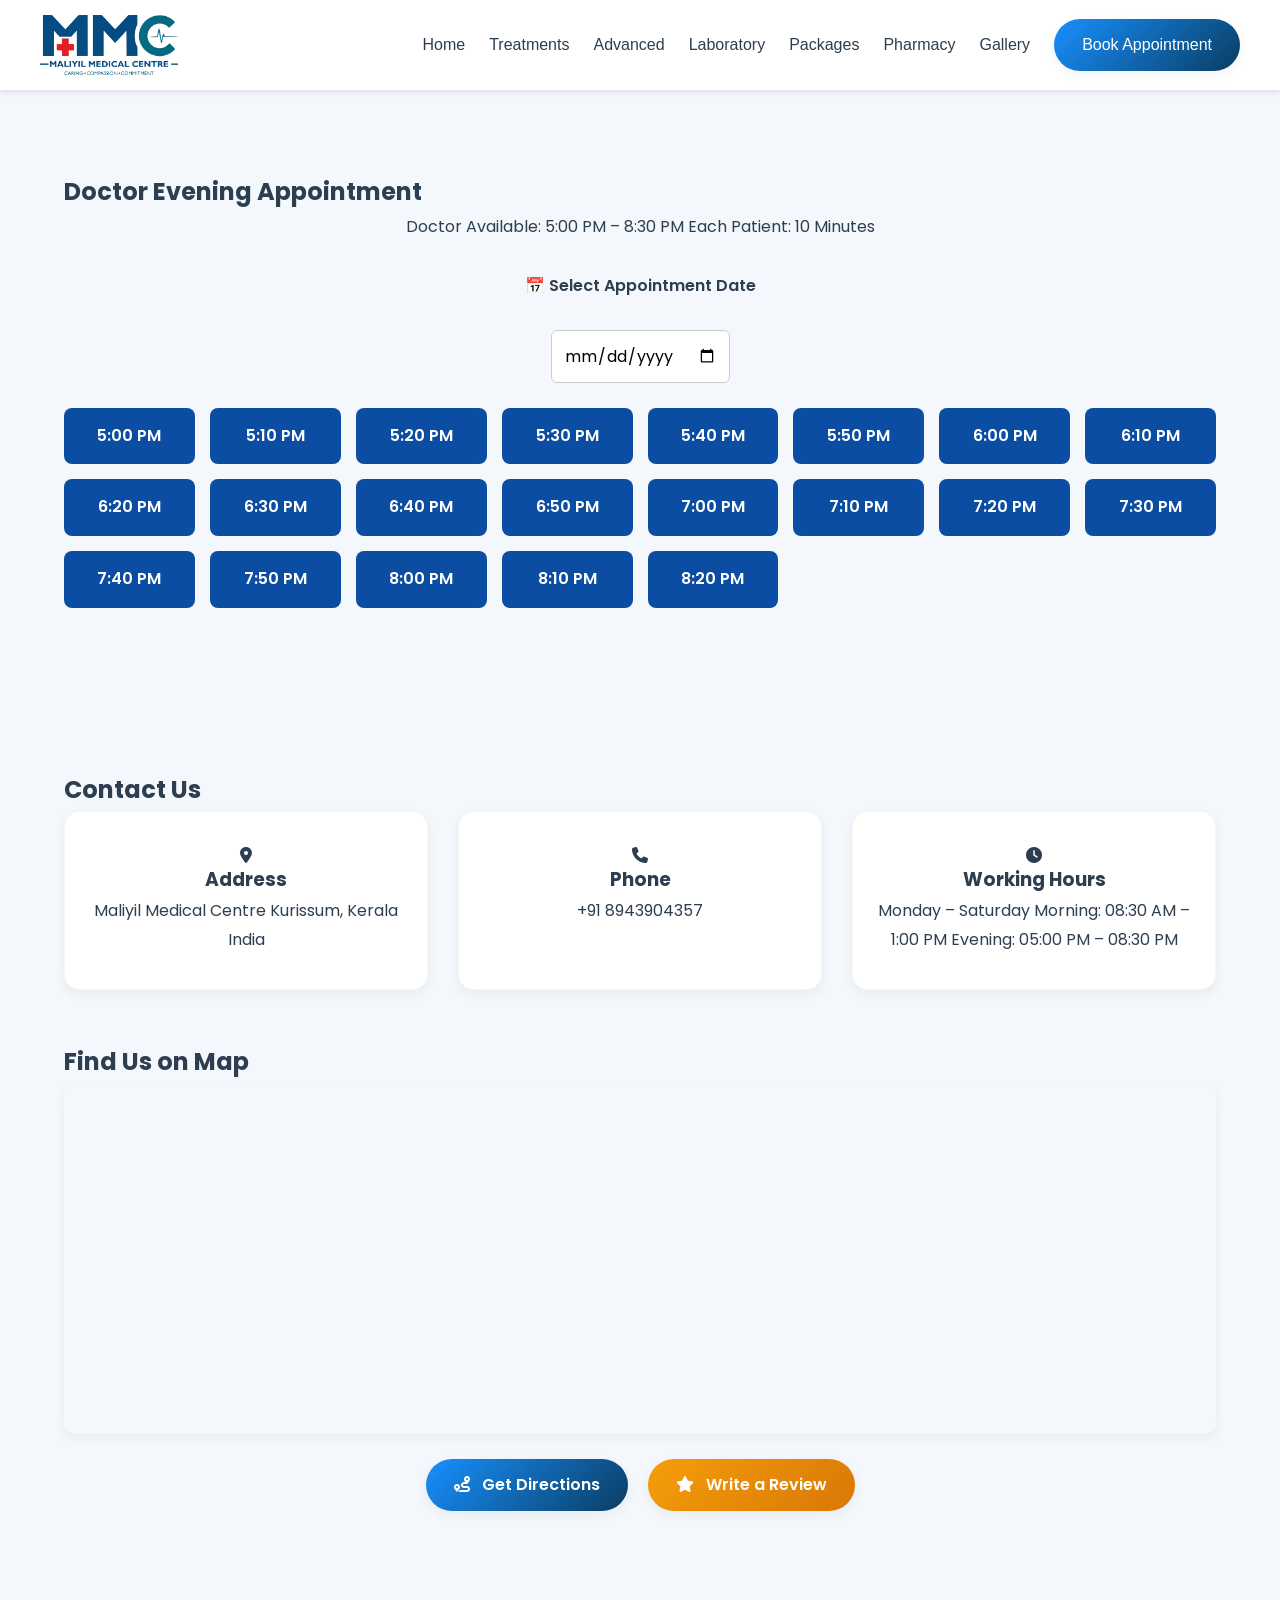
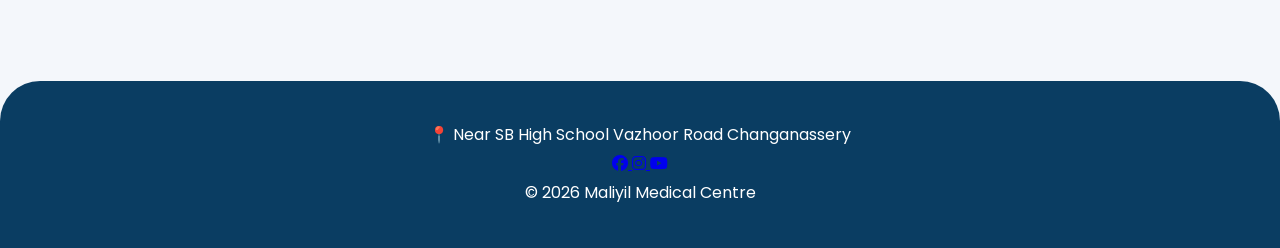
==== commit 36393eca: "Add files via upload" ====
--- a/contact.html
+++ b/contact.html
@@ -71,6 +71,109 @@
 
 
 <!-- CONTACT SECTION -->
+<!-- DOCTOR APPOINTMENT SLOTS -->
+
+<section class="services">
+
+<div class="container">
+
+<h2 class="section-title">
+Doctor Evening Appointment
+</h2>
+
+<p style="text-align:center; margin-bottom:30px;">
+Doctor Available: 5:00 PM – 8:30 PM  
+Each Patient: 10 Minutes
+</p>
+
+<div style="text-align:center; margin-bottom:25px;">
+
+<label style="font-weight:600;">
+📅 Select Appointment Date
+</label>
+
+<br><br>
+
+<input type="date"
+id="appointmentDate"
+style="
+padding:12px;
+font-size:16px;
+border-radius:6px;
+border:1px solid #ccc;
+">
+
+</div>
+<div class="slots-grid">
+
+<!-- SLOT 1 -->
+<a href="https://wa.me/918943904357?text=Hello%20Doctor,%20I%20want%20appointment%20at%205:00%20PM" class="slot-btn">5:00 PM</a>
+
+<!-- SLOT 2 -->
+<a href="https://wa.me/918943904357?text=Hello%20Doctor,%20I%20want%20appointment%20at%205:10%20PM" class="slot-btn">5:10 PM</a>
+
+<!-- SLOT 3 -->
+<a href="https://wa.me/918943904357?text=Hello%20Doctor,%20I%20want%20appointment%20at%205:20%20PM" class="slot-btn">5:20 PM</a>
+
+<!-- SLOT 4 -->
+<a href="https://wa.me/918943904357?text=Hello%20Doctor,%20I%20want%20appointment%20at%205:30%20PM" class="slot-btn">5:30 PM</a>
+
+<!-- SLOT 5 -->
+<a href="https://wa.me/918943904357?text=Hello%20Doctor,%20I%20want%20appointment%20at%205:40%20PM" class="slot-btn">5:40 PM</a>
+
+<!-- SLOT 6 -->
+<a href="https://wa.me/918943904357?text=Hello%20Doctor,%20I%20want%20appointment%20at%205:50%20PM" class="slot-btn">5:50 PM</a>
+
+<!-- SLOT 7 -->
+<a href="https://wa.me/918943904357?text=Hello%20Doctor,%20I%20want%20appointment%20at%206:00%20PM" class="slot-btn">6:00 PM</a>
+
+<!-- SLOT 8 -->
+<a href="https://wa.me/918943904357?text=Hello%20Doctor,%20I%20want%20appointment%20at%206:10%20PM" class="slot-btn">6:10 PM</a>
+
+<!-- SLOT 9 -->
+<a href="https://wa.me/918943904357?text=Hello%20Doctor,%20I%20want%20appointment%20at%206:20%20PM" class="slot-btn">6:20 PM</a>
+
+<!-- SLOT 10 -->
+<a href="https://wa.me/918943904357?text=Hello%20Doctor,%20I%20want%20appointment%20at%206:30%20PM" class="slot-btn">6:30 PM</a>
+
+<!-- SLOT 11 -->
+<a href="https://wa.me/918943904357?text=Hello%20Doctor,%20I%20want%20appointment%20at%206:40%20PM" class="slot-btn">6:40 PM</a>
+
+<!-- SLOT 12 -->
+<a href="https://wa.me/918943904357?text=Hello%20Doctor,%20I%20want%20appointment%20at%206:50%20PM" class="slot-btn">6:50 PM</a>
+
+<!-- SLOT 13 -->
+<a href="https://wa.me/918943904357?text=Hello%20Doctor,%20I%20want%20appointment%20at%207:00%20PM" class="slot-btn">7:00 PM</a>
+
+<!-- SLOT 14 -->
+<a href="https://wa.me/918943904357?text=Hello%20Doctor,%20I%20want%20appointment%20at%207:10%20PM" class="slot-btn">7:10 PM</a>
+
+<!-- SLOT 15 -->
+<a href="https://wa.me/918943904357?text=Hello%20Doctor,%20I%20want%20appointment%20at%207:20%20PM" class="slot-btn">7:20 PM</a>
+
+<!-- SLOT 16 -->
+<a href="https://wa.me/918943904357?text=Hello%20Doctor,%20I%20want%20appointment%20at%207:30%20PM" class="slot-btn">7:30 PM</a>
+
+<!-- SLOT 17 -->
+<a href="https://wa.me/918943904357?text=Hello%20Doctor,%20I%20want%20appointment%20at%207:40%20PM" class="slot-btn">7:40 PM</a>
+
+<!-- SLOT 18 -->
+<a href="https://wa.me/918943904357?text=Hello%20Doctor,%20I%20want%20appointment%20at%207:50%20PM" class="slot-btn">7:50 PM</a>
+
+<!-- SLOT 19 -->
+<a href="https://wa.me/918943904357?text=Hello%20Doctor,%20I%20want%20appointment%20at%208:00%20PM" class="slot-btn">8:00 PM</a>
+
+<!-- SLOT 20 -->
+<a href="https://wa.me/918943904357?text=Hello%20Doctor,%20I%20want%20appointment%20at%208:10%20PM" class="slot-btn">8:10 PM</a>
+
+<!-- SLOT 21 -->
+<a href="https://wa.me/918943904357?text=Hello%20Doctor,%20I%20want%20appointment%20at%208:20%20PM" class="slot-btn">8:20 PM</a>
+
+</div>
+
+</div>
+
+</section>
 
 <section class="contact">
 
@@ -128,57 +231,13 @@
 
 <p>
 Monday – Saturday  
-Morning: 8:30 AM – 1:00 PM  
-Evening: 05:00 PM – 8:30 PM
-</p>
-
-</div>
-
-</div>
-
-
-
-<!-- CONTACT FORM -->
-
-<div class="booking-widget">
-
-  <h2 class="section-title" style="margin-bottom: 30px;">
-    Book an Appointment
-  </h2>
-
-  <form class="contact-form" id="bookingForm" onsubmit="sendToWhatsApp(event)">
-
-    <select id="bookService" required>
-      <option value="" disabled selected>Select Service Required *</option>
-      <option value="Doctor Consultancy">👨‍⚕️ Doctor Consultancy</option>
-      <option value="Lab Tests">🧪 Laboratory Home Collection / Clinic Test</option>
-      <option value="Pharmacy Medicines">💊 Order Pharmacy Medicines</option>
-    </select>
-
-    <input type="text" id="bookName" placeholder="Patient Full Name *" required>
-    <input type="tel" id="bookPhone" placeholder="WhatsApp / Phone Number *" required>
-
-    <div class="form-row">
-      <input type="date" id="bookDate" required title="Preferred Date">
-      <select id="bookTime" required>
-        <option value="" disabled selected>Preferred Time *</option>
-        <option value="Morning">Morning (8:30 AM – 1:00 PM)</option>
-        <option value="Evening">Evening (5:00 PM – 8:30 PM)</option>
-        <option value="Immediate">Emergency / Immediate</option>
-      </select>
-    </div>
-
-    <textarea id="bookMessage" placeholder="Any specific symptoms, required lab tests, or medicine list..." rows="4"></textarea>
-
-    <button type="submit" class="btn-main" style="width: 100%; margin-left: 0; font-size: 18px;">
-      Confirm Booking Request
-    </button>
-
-  </form>
-
-</div>
-
-
+Morning: 08:30 AM – 1:00 PM  
+Evening: 05:00 PM – 08:30 PM
+</p>
+
+</div>
+
+</div>
 
 <!-- MAP SECTION -->
 
@@ -204,8 +263,6 @@
 
 </div>
 
-
-
 </div>
 
 </section>
@@ -256,46 +313,5 @@
 
 </footer>
 
-<script>
-  function sendToWhatsApp(event) {
-    event.preventDefault(); // പേജ് റീഫ്രഷ് ആകുന്നത് തടയാൻ
-
-    // ഫോമിലെ വിവരങ്ങൾ എടുക്കുന്നു
-    const service = document.getElementById('bookService').value;
-    const name = document.getElementById('bookName').value;
-    const phone = document.getElementById('bookPhone').value;
-    const date = document.getElementById('bookDate').value;
-    const time = document.getElementById('bookTime').value;
-    const message = document.getElementById('bookMessage').value;
-
-    const clinicNumber = "918943904357"; // മാലിയിൽ മെഡിക്കൽ സെന്റർ നമ്പർ
-
-    // വാട്സാപ്പ് മെസ്സേജ് ഫോർമാറ്റ് ചെയ്യുന്നു
-    let whatsappMessage = `*New Appointment Request*%0A%0A`;
-    whatsappMessage += `*Service:* ${service}%0A`;
-    whatsappMessage += `*Patient Name:* ${name}%0A`;
-    whatsappMessage += `*Contact:* ${phone}%0A`;
-    whatsappMessage += `*Date:* ${date}%0A`;
-    whatsappMessage += `*Time:* ${time}%0A`;
-    
-    if(message.trim() !== "") {
-      whatsappMessage += `*Details:* ${message}%0A`;
-    }
-
-    // വാട്സാപ്പിലേക്ക് റീഡയറക്ട് ചെയ്യുന്നു
-    const whatsappURL = `https://wa.me/${clinicNumber}?text=${whatsappMessage}`;
-    window.open(whatsappURL, '_blank');
-  }
-
-  // പഴയ മൊബൈൽ മെനു സ്ക്രിപ്റ്റ് ഇവിടെ തന്നെ വെക്കാം
-  const toggle = document.getElementById("menu-toggle");
-  const nav = document.getElementById("nav-menu");
-  if(toggle){
-    toggle.addEventListener("click", function(){
-      nav.classList.toggle("active");
-    });
-  }
-</script>
-
 </body>
-</html>
+</html>
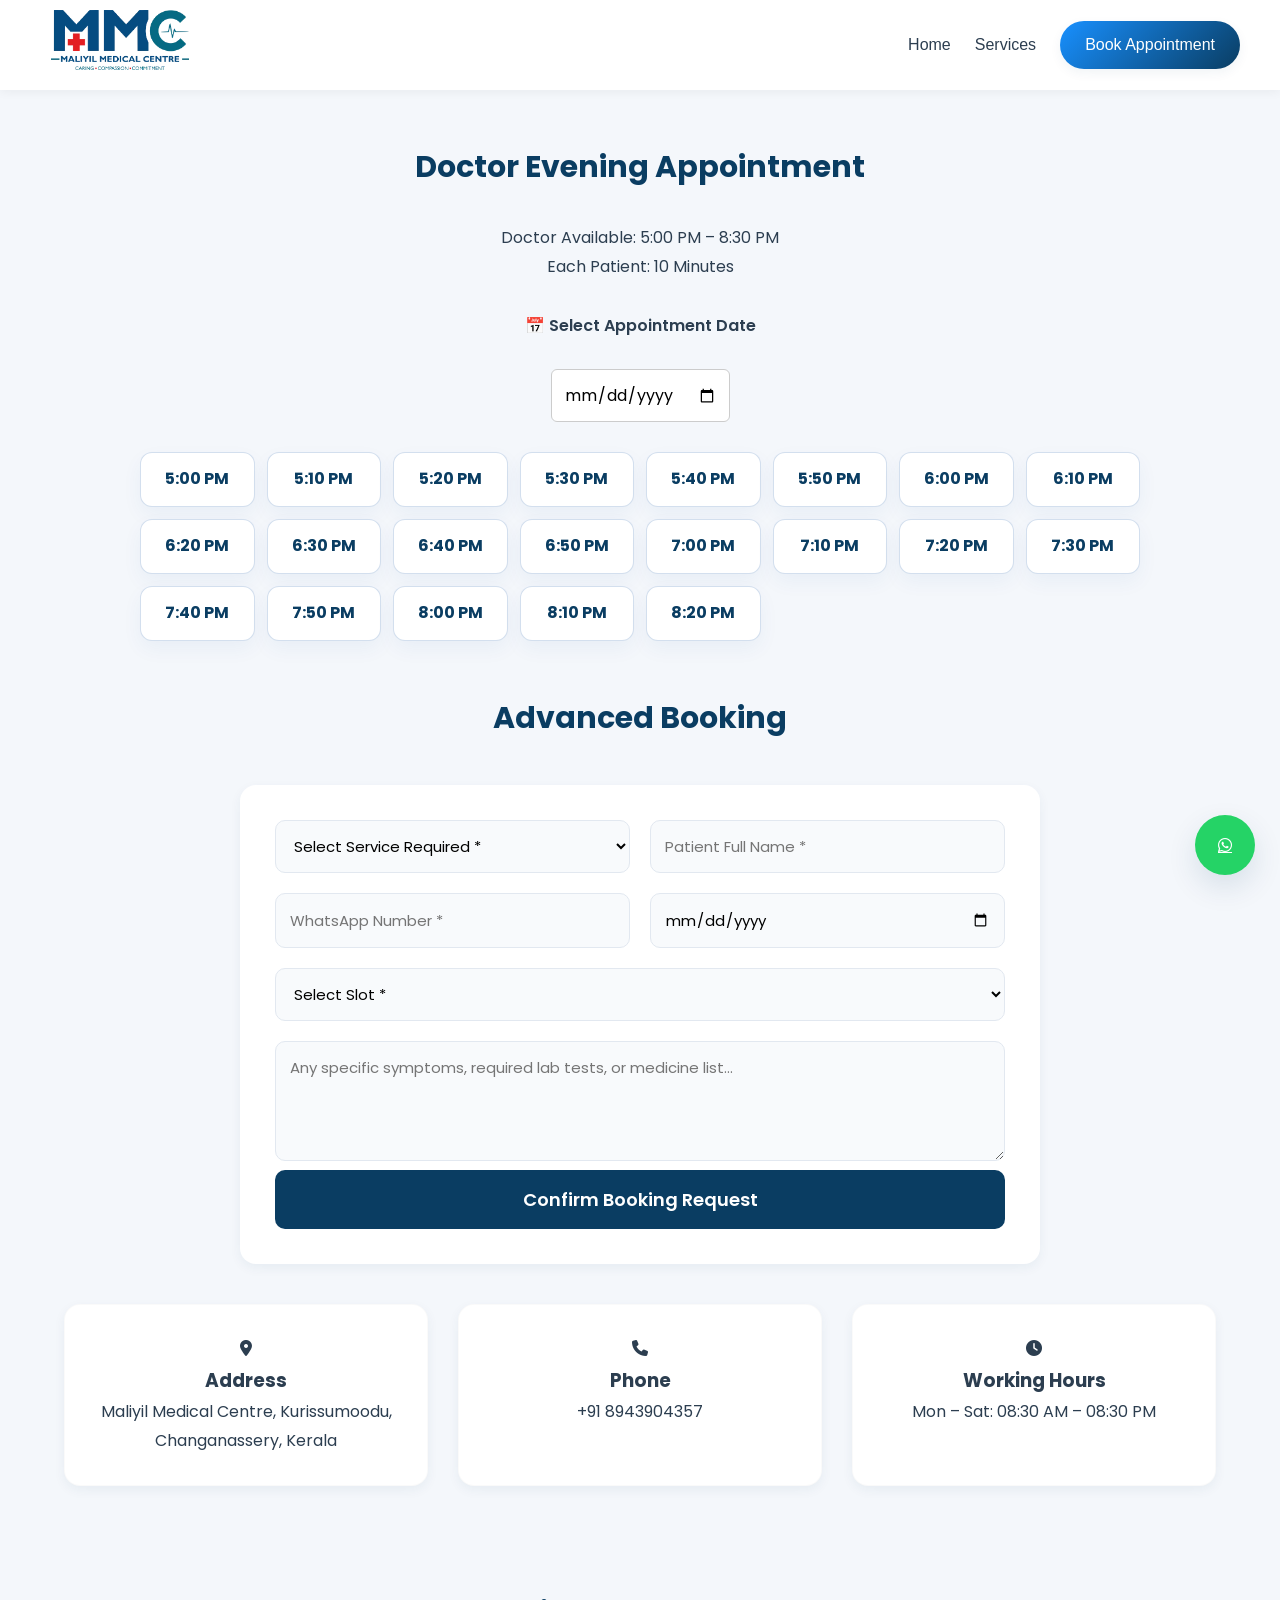
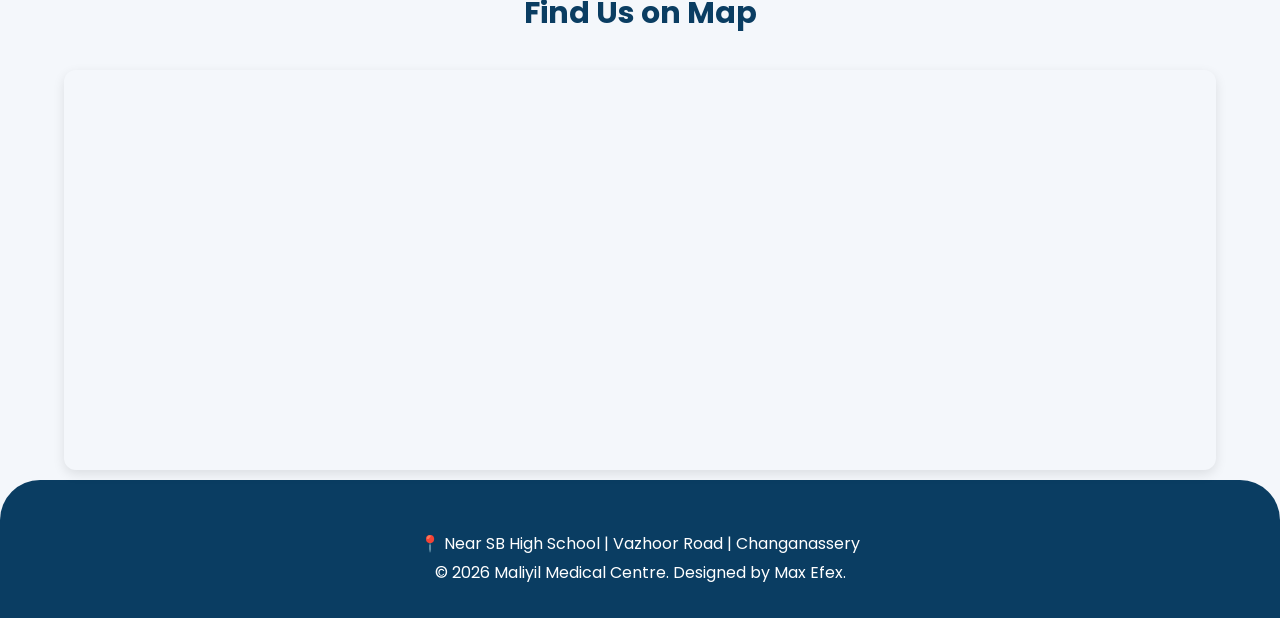
==== commit 6d15bc30: "Add files via upload" ====
--- a/contact.html
+++ b/contact.html
@@ -1,317 +1,265 @@
+<!DOCTYPE html>
+<html lang="en">
+
 <head>
   <meta charset="UTF-8">
   <meta name="viewport" content="width=device-width, initial-scale=1.0">
-
-  <title>Contact Us | Maliyil Medical Centre Changanassery</title>
-  
-  <meta name="description" content="Reach out to Maliyil Medical Centre in Changanassery. Find our address, phone number, and location map for appointments and emergency medical care.">
-  <meta name="keywords" content="Maliyil Medical Centre contact, Hospital in Changanassery address, Maliyil clinic phone number, medical emergency Changanassery">
-
-  <meta property="og:type" content="website">
-  <meta property="og:url" content="https://maliyilmed.in/contact.html">
-  <meta property="og:title" content="Contact Us | Maliyil Medical Centre">
-  <meta property="og:description" content="Quality healthcare is just a call away. Get in touch with us today.">
-  <meta property="og:image" content="https://maliyilmed.in/images/og-image.jpg">
+  <title>Contact & Book Appointment | Maliyil Medical Centre</title>
+
+  <meta name="description"
+    content="Book an appointment at Maliyil Medical Centre, Changanassery. Expert diabetic care, lab services, and 24/7 pharmacy.">
 
   <link rel="stylesheet" href="style.css">
   <link href="https://fonts.googleapis.com/css2?family=Poppins:wght@300;400;500;600;700&display=swap" rel="stylesheet">
   <link rel="stylesheet" href="https://cdnjs.cloudflare.com/ajax/libs/font-awesome/6.5.0/css/all.min.css">
-  
   <link rel="icon" type="image/png" href="images/favicon.png">
 </head>
 
 <body>
 
-<header class="header">
-
-<div class="container header-container">
-
-<!-- LOGO -->
-
-<div class="logo">
-<img src="images/logo.webp">
-</div>
-
-<!-- MOBILE MENU BUTTON -->
-
-<div class="menu-toggle" id="menu-toggle">
-
-<i class="fa-solid fa-bars"></i>
-
-</div>
-
-<!-- NAVIGATION -->
-
-<nav class="nav" id="nav-menu">
-
-<a href="index.html">Home</a>
-
-<a href="treatments.html">Treatments</a>
-
-<a href="advanced.html">Advanced</a>
-
-<a href="lab.html">Laboratory</a>
-
-<a href="packages.html">Packages</a>
-
-<a href="pharmacy.html">Pharmacy</a>
-
-<a href="gallery.html">Gallery</a>
-
-<a href="contact.html" class="btn-main">
-Book Appointment
-</a>
-
-</nav>
-
-</div>
-
-</header>
-
-
-
-<!-- CONTACT SECTION -->
-<!-- DOCTOR APPOINTMENT SLOTS -->
-
-<section class="services">
-
-<div class="container">
-
-<h2 class="section-title">
-Doctor Evening Appointment
-</h2>
-
-<p style="text-align:center; margin-bottom:30px;">
-Doctor Available: 5:00 PM – 8:30 PM  
-Each Patient: 10 Minutes
-</p>
-
-<div style="text-align:center; margin-bottom:25px;">
-
-<label style="font-weight:600;">
-📅 Select Appointment Date
-</label>
-
-<br><br>
-
-<input type="date"
-id="appointmentDate"
-style="
-padding:12px;
-font-size:16px;
-border-radius:6px;
-border:1px solid #ccc;
-">
-
-</div>
-<div class="slots-grid">
-
-<!-- SLOT 1 -->
-<a href="https://wa.me/918943904357?text=Hello%20Doctor,%20I%20want%20appointment%20at%205:00%20PM" class="slot-btn">5:00 PM</a>
-
-<!-- SLOT 2 -->
-<a href="https://wa.me/918943904357?text=Hello%20Doctor,%20I%20want%20appointment%20at%205:10%20PM" class="slot-btn">5:10 PM</a>
-
-<!-- SLOT 3 -->
-<a href="https://wa.me/918943904357?text=Hello%20Doctor,%20I%20want%20appointment%20at%205:20%20PM" class="slot-btn">5:20 PM</a>
-
-<!-- SLOT 4 -->
-<a href="https://wa.me/918943904357?text=Hello%20Doctor,%20I%20want%20appointment%20at%205:30%20PM" class="slot-btn">5:30 PM</a>
-
-<!-- SLOT 5 -->
-<a href="https://wa.me/918943904357?text=Hello%20Doctor,%20I%20want%20appointment%20at%205:40%20PM" class="slot-btn">5:40 PM</a>
-
-<!-- SLOT 6 -->
-<a href="https://wa.me/918943904357?text=Hello%20Doctor,%20I%20want%20appointment%20at%205:50%20PM" class="slot-btn">5:50 PM</a>
-
-<!-- SLOT 7 -->
-<a href="https://wa.me/918943904357?text=Hello%20Doctor,%20I%20want%20appointment%20at%206:00%20PM" class="slot-btn">6:00 PM</a>
-
-<!-- SLOT 8 -->
-<a href="https://wa.me/918943904357?text=Hello%20Doctor,%20I%20want%20appointment%20at%206:10%20PM" class="slot-btn">6:10 PM</a>
-
-<!-- SLOT 9 -->
-<a href="https://wa.me/918943904357?text=Hello%20Doctor,%20I%20want%20appointment%20at%206:20%20PM" class="slot-btn">6:20 PM</a>
-
-<!-- SLOT 10 -->
-<a href="https://wa.me/918943904357?text=Hello%20Doctor,%20I%20want%20appointment%20at%206:30%20PM" class="slot-btn">6:30 PM</a>
-
-<!-- SLOT 11 -->
-<a href="https://wa.me/918943904357?text=Hello%20Doctor,%20I%20want%20appointment%20at%206:40%20PM" class="slot-btn">6:40 PM</a>
-
-<!-- SLOT 12 -->
-<a href="https://wa.me/918943904357?text=Hello%20Doctor,%20I%20want%20appointment%20at%206:50%20PM" class="slot-btn">6:50 PM</a>
-
-<!-- SLOT 13 -->
-<a href="https://wa.me/918943904357?text=Hello%20Doctor,%20I%20want%20appointment%20at%207:00%20PM" class="slot-btn">7:00 PM</a>
-
-<!-- SLOT 14 -->
-<a href="https://wa.me/918943904357?text=Hello%20Doctor,%20I%20want%20appointment%20at%207:10%20PM" class="slot-btn">7:10 PM</a>
-
-<!-- SLOT 15 -->
-<a href="https://wa.me/918943904357?text=Hello%20Doctor,%20I%20want%20appointment%20at%207:20%20PM" class="slot-btn">7:20 PM</a>
-
-<!-- SLOT 16 -->
-<a href="https://wa.me/918943904357?text=Hello%20Doctor,%20I%20want%20appointment%20at%207:30%20PM" class="slot-btn">7:30 PM</a>
-
-<!-- SLOT 17 -->
-<a href="https://wa.me/918943904357?text=Hello%20Doctor,%20I%20want%20appointment%20at%207:40%20PM" class="slot-btn">7:40 PM</a>
-
-<!-- SLOT 18 -->
-<a href="https://wa.me/918943904357?text=Hello%20Doctor,%20I%20want%20appointment%20at%207:50%20PM" class="slot-btn">7:50 PM</a>
-
-<!-- SLOT 19 -->
-<a href="https://wa.me/918943904357?text=Hello%20Doctor,%20I%20want%20appointment%20at%208:00%20PM" class="slot-btn">8:00 PM</a>
-
-<!-- SLOT 20 -->
-<a href="https://wa.me/918943904357?text=Hello%20Doctor,%20I%20want%20appointment%20at%208:10%20PM" class="slot-btn">8:10 PM</a>
-
-<!-- SLOT 21 -->
-<a href="https://wa.me/918943904357?text=Hello%20Doctor,%20I%20want%20appointment%20at%208:20%20PM" class="slot-btn">8:20 PM</a>
-
-</div>
-
-</div>
-
-</section>
-
-<section class="contact">
-
-<div class="container">
-
-<h2 class="section-title">
-Contact Us
-</h2>
-
-
-
-<div class="contact-grid">
-
-<!-- ADDRESS -->
-
-<div class="contact-card">
-
-<i class="fa-solid fa-location-dot"></i>
-
-<h3>Address</h3>
-
-<p>
-Maliyil Medical Centre  
-Kurissum, Kerala  
-India
-</p>
-
-</div>
-
-
-
-<!-- PHONE -->
-
-<div class="contact-card">
-
-<i class="fa-solid fa-phone"></i>
-
-<h3>Phone</h3>
-
-<p>
-+91 8943904357
-</p>
-
-</div>
-
-
-
-<!-- HOURS -->
-
-<div class="contact-card">
-
-<i class="fa-solid fa-clock"></i>
-
-<h3>Working Hours</h3>
-
-<p>
-Monday – Saturday  
-Morning: 08:30 AM – 1:00 PM  
-Evening: 05:00 PM – 08:30 PM
-</p>
-
-</div>
-
-</div>
-
-<!-- MAP SECTION -->
-
-<div style="margin-top:50px; margin-bottom: 50px;">
-
-  <h2 class="section-title">
-    Find Us on Map
-  </h2>
-
-  <iframe src="https://www.google.com/maps/embed?pb=!1m18!1m12!1m3!1d666.2510553246004!2d76.5483209598708!3d9.453164009578115!2m3!1f0!2f0!3f0!3m2!1i1024!2i768!4f13.1!3m3!1m2!1s0x3b0625fd7ff3248b%3A0x5011b2dc73ebc284!2sMaliyil%20Medical%20centre!5e1!3m2!1sen!2sin!4v1777394366474!5m2!1sen!2sin" width="100%" height="350" style="border:0; border-radius: 12px; box-shadow: var(--shadow-sm);" allowfullscreen="" loading="lazy" referrerpolicy="no-referrer-when-downgrade"></iframe>
-
-  <div style="display: flex; justify-content: center; gap: 20px; flex-wrap: wrap; margin-top: 25px;">
-    
-    <a href="https://www.google.com/maps/dir/?api=1&destination=Maliyil+Medical+Centre&destination_place_id=ChIJiyTzf_0lBjsRhMLrc9yyEVA" target="_blank" class="btn-main" style="margin-left: 0;">
-      <i class="fa-solid fa-route" style="margin-right: 8px;"></i> Get Directions
-    </a>
-
-    <a href="https://search.google.com/local/writereview?placeid=ChIJiyTzf_0lBjsRhMLrc9yyEVA" target="_blank" class="btn-main" style="margin-left: 0; background: linear-gradient(135deg, #f59e0b, #d97706);">
-      <i class="fa-solid fa-star" style="margin-right: 8px;"></i> Write a Review
-    </a>
-
-  </div>
-
-</div>
-
-</div>
-
-</section>
-
-
-
-<!-- FOOTER -->
-
-<footer class="footer">
-
-<div class="container">
-
-<p>
-
-📍 Near SB High School  
-Vazhoor Road  
-Changanassery
-
-</p>
-
-
-
-<div class="footer-social">
-
-<a href="#">
-<i class="fab fa-facebook"></i>
-</a>
-
-<a href="#">
-<i class="fab fa-instagram"></i>
-</a>
-
-<a href="#">
-<i class="fab fa-youtube"></i>
-</a>
-
-</div>
-
-
-
-<p>
-
-© 2026 Maliyil Medical Centre
-
-</p>
-
-</div>
-
-</footer>
-
+  <header class="header">
+    <div class="container header-container">
+      <div class="logo">
+        <a href="index.html">
+          <img src="images/logo.webp" alt="Maliyil Medical Centre" width="160" height="60">
+        </a>
+      </div>
+
+      <div class="menu-toggle" id="menu-toggle">
+        <i class="fa-solid fa-bars"></i>
+      </div>
+
+      <nav class="nav" id="nav-menu">
+        <a href="index.html">Home</a>
+        <a href="services.html">Services</a>
+        <a href="contact.html" class="btn-main">Book Appointment</a>
+      </nav>
+    </div>
+  </header>
+
+  <!-- DOCTOR APPOINTMENT SLOTS -->
+  <section class="services">
+    <div class="container">
+      <h2 class="section-title">Doctor Evening Appointment</h2>
+
+      <p style="text-align:center; margin-bottom:30px;">
+        Doctor Available: 5:00 PM – 8:30 PM<br>
+        Each Patient: 10 Minutes
+      </p>
+
+      <div style="text-align:center; margin-bottom:25px;">
+        <label style="font-weight:600;">
+          📅 Select Appointment Date
+        </label>
+        <br><br>
+        <input type="date" id="appointmentDate" style="
+          padding:12px;
+          font-size:16px;
+          border-radius:6px;
+          border:1px solid #ccc;
+        ">
+      </div>
+
+      <div class="slots-grid">
+        <!-- SLOT 1 -->
+        <a href="https://wa.me/918943904357?text=Hello%20Doctor,%20I%20want%20appointment%20at%205:00%20PM"
+          class="slot-btn">5:00 PM</a>
+
+        <!-- SLOT 2 -->
+        <a href="https://wa.me/918943904357?text=Hello%20Doctor,%20I%20want%20appointment%20at%205:10%20PM"
+          class="slot-btn">5:10 PM</a>
+
+        <!-- SLOT 3 -->
+        <a href="https://wa.me/918943904357?text=Hello%20Doctor,%20I%20want%20appointment%20at%205:20%20PM"
+          class="slot-btn">5:20 PM</a>
+
+        <!-- SLOT 4 -->
+        <a href="https://wa.me/918943904357?text=Hello%20Doctor,%20I%20want%20appointment%20at%205:30%20PM"
+          class="slot-btn">5:30 PM</a>
+
+        <!-- SLOT 5 -->
+        <a href="https://wa.me/918943904357?text=Hello%20Doctor,%20I%20want%20appointment%20at%205:40%20PM"
+          class="slot-btn">5:40 PM</a>
+
+        <!-- SLOT 6 -->
+        <a href="https://wa.me/918943904357?text=Hello%20Doctor,%20I%20want%20appointment%20at%205:50%20PM"
+          class="slot-btn">5:50 PM</a>
+
+        <!-- SLOT 7 -->
+        <a href="https://wa.me/918943904357?text=Hello%20Doctor,%20I%20want%20appointment%20at%206:00%20PM"
+          class="slot-btn">6:00 PM</a>
+
+        <!-- SLOT 8 -->
+        <a href="https://wa.me/918943904357?text=Hello%20Doctor,%20I%20want%20appointment%20at%206:10%20PM"
+          class="slot-btn">6:10 PM</a>
+
+        <!-- SLOT 9 -->
+        <a href="https://wa.me/918943904357?text=Hello%20Doctor,%20I%20want%20appointment%20at%206:20%20PM"
+          class="slot-btn">6:20 PM</a>
+
+        <!-- SLOT 10 -->
+        <a href="https://wa.me/918943904357?text=Hello%20Doctor,%20I%20want%20appointment%20at%206:30%20PM"
+          class="slot-btn">6:30 PM</a>
+
+        <!-- SLOT 11 -->
+        <a href="https://wa.me/918943904357?text=Hello%20Doctor,%20I%20want%20appointment%20at%206:40%20PM"
+          class="slot-btn">6:40 PM</a>
+
+        <!-- SLOT 12 -->
+        <a href="https://wa.me/918943904357?text=Hello%20Doctor,%20I%20want%20appointment%20at%206:50%20PM"
+          class="slot-btn">6:50 PM</a>
+
+        <!-- SLOT 13 -->
+        <a href="https://wa.me/918943904357?text=Hello%20Doctor,%20I%20want%20appointment%20at%207:00%20PM"
+          class="slot-btn">7:00 PM</a>
+
+        <!-- SLOT 14 -->
+        <a href="https://wa.me/918943904357?text=Hello%20Doctor,%20I%20want%20appointment%20at%207:10%20PM"
+          class="slot-btn">7:10 PM</a>
+
+        <!-- SLOT 15 -->
+        <a href="https://wa.me/918943904357?text=Hello%20Doctor,%20I%20want%20appointment%20at%207:20%20PM"
+          class="slot-btn">7:20 PM</a>
+
+        <!-- SLOT 16 -->
+        <a href="https://wa.me/918943904357?text=Hello%20Doctor,%20I%20want%20appointment%20at%207:30%20PM"
+          class="slot-btn">7:30 PM</a>
+
+        <!-- SLOT 17 -->
+        <a href="https://wa.me/918943904357?text=Hello%20Doctor,%20I%20want%20appointment%20at%207:40%20PM"
+          class="slot-btn">7:40 PM</a>
+
+        <!-- SLOT 18 -->
+        <a href="https://wa.me/918943904357?text=Hello%20Doctor,%20I%20want%20appointment%20at%207:50%20PM"
+          class="slot-btn">7:50 PM</a>
+
+        <!-- SLOT 19 -->
+        <a href="https://wa.me/918943904357?text=Hello%20Doctor,%20I%20want%20appointment%20at%208:00%20PM"
+          class="slot-btn">8:00 PM</a>
+
+        <!-- SLOT 20 -->
+        <a href="https://wa.me/918943904357?text=Hello%20Doctor,%20I%20want%20appointment%20at%208:10%20PM"
+          class="slot-btn">8:10 PM</a>
+
+        <!-- SLOT 21 -->
+        <a href="https://wa.me/918943904357?text=Hello%20Doctor,%20I%20want%20appointment%20at%208:20%20PM"
+          class="slot-btn">8:20 PM</a>
+      </div>
+    </div>
+  </section>
+
+  <!-- ADVANCED BOOKING SECTION -->
+  <section class="services">
+    <div class="container">
+      <h2 class="section-title">Advanced Booking</h2>
+
+      <div class="booking-widget">
+        <form class="contact-form" onsubmit="sendToWhatsApp(event)">
+          <div class="form-row">
+            <select id="bookService" required>
+              <option value="" disabled selected>Select Service Required *</option>
+              <option value="Doctor Consultancy">👨‍⚕️ Doctor Consultancy</option>
+              <option value="Lab Test">🧪 Laboratory Test</option>
+              <option value="Pharmacy">💊 Pharmacy Medicines</option>
+            </select>
+            <input type="text" id="bookName" placeholder="Patient Full Name *" required>
+          </div>
+
+          <div class="form-row">
+            <input type="tel" id="bookPhone" placeholder="WhatsApp Number *" required>
+            <input type="date" id="bookDate" required>
+          </div>
+
+          <div class="form-row">
+            <select id="bookTime" required style="grid-column: span 2;">
+              <option value="" disabled selected>Select Slot *</option>
+              <option value="Morning (08:30 AM - 01:00 PM)">Morning Slot (08:30 AM - 01:00 PM)</option>
+              <option value="Evening (05:00 PM - 08:30 PM)">Evening Slot (05:00 PM - 08:30 PM)</option>
+            </select>
+          </div>
+
+          <textarea id="bookMessage"
+            placeholder="Any specific symptoms, required lab tests, or medicine list..."></textarea>
+          <button type="submit" class="btn-submit">Confirm Booking Request</button>
+        </form>
+      </div>
+    </div>
+  </section>
+
+  <section class="contact">
+    <div class="container">
+      <div class="contact-grid">
+        <div class="contact-card">
+          <i class="fa-solid fa-location-dot"></i>
+          <h3>Address</h3>
+          <p>Maliyil Medical Centre, Kurissumoodu, Changanassery, Kerala</p>
+        </div>
+
+        <div class="contact-card">
+          <i class="fa-solid fa-phone"></i>
+          <h3>Phone</h3>
+          <p>+91 8943904357</p>
+        </div>
+
+        <div class="contact-card">
+          <i class="fa-solid fa-clock"></i>
+          <h3>Working Hours</h3>
+          <p>Mon – Sat: 08:30 AM – 08:30 PM</p>
+        </div>
+      </div>
+
+      <div style="margin-top:50px;">
+        <h2 class="section-title">Find Us on Map</h2>
+        <iframe
+          src="https://www.google.com/maps/embed?pb=!1m18!1m12!1m3!1d3934.3468066847844!2d76.549245174787!3d9.470123590419266!2m3!1f0!2f0!3f0!3m2!1i1024!2i768!4f13.1!3m3!1m2!1s0x3b0625fdff24248b%3A0x1112b23cf4eba2c4!2sMaliyil%20Medical%20Centre!5e0!3m2!1sen!2sin!4v1715095000000!5m2!1sen!2sin"
+          width="100%" height="400" style="border:0; border-radius: 12px; box-shadow: 0 4px 12px rgba(0,0,0,0.1);"
+          allowfullscreen="" loading="lazy"></iframe>
+      </div>
+    </div>
+  </section>
+
+  <footer class="footer">
+    <div class="container">
+      <p>📍 Near SB High School | Vazhoor Road | Changanassery</p>
+      <p>© 2026 Maliyil Medical Centre. Designed by Max Efex.</p>
+    </div>
+  </footer>
+
+  <a href="https://wa.me/918943904357" class="whatsapp-float" target="_blank">
+    <i class="fab fa-whatsapp"></i>
+  </a>
+
+  <script>
+    // Mobile Menu Toggle
+    const toggle = document.getElementById("menu-toggle");
+    const nav = document.getElementById("nav-menu");
+    if (toggle) {
+      toggle.addEventListener("click", function () {
+        nav.classList.toggle("active");
+      });
+    }
+
+    // WhatsApp Booking Function
+    function sendToWhatsApp(event) {
+      event.preventDefault();
+      const name = document.getElementById('bookName').value;
+      const service = document.getElementById('bookService').value;
+      const phone = document.getElementById('bookPhone').value;
+      const date = document.getElementById('bookDate').value;
+      const slot = document.getElementById('bookTime').value;
+      const note = document.getElementById('bookMessage').value;
+
+      const msg = `*Maliyil Medical Centre - New Booking*%0A%0A` +
+        `*Patient:* ${name}%0A` +
+        `*Service:* ${service}%0A` +
+        `*WhatsApp:* ${phone}%0A` +
+        `*Date:* ${date}%0A` +
+        `*Slot:* ${slot}%0A` +
+        `*Details:* ${note}`;
+
+      window.open(`https://wa.me/918943904357?text=${msg}`, '_blank');
+    }
+  </script>
 </body>
+
 </html>
--- a/style.css
+++ b/style.css
@@ -1,16 +1,21 @@
-/* =========================
-   RESET & VARIABLES
-========================= */
+/* ============================================================
+   Maliyil Medical Centre - Professional Clean CSS
+   Developed by: Max Efex (Aneesh K Rajeev)
+   ============================================================ */
+
+/* 1. RESET & VARIABLES */
 :root {
-  --primary-blue: #0A3D62; /* Deep Premium Navy */
-  --accent-blue: #1890FF; /* Bright Medical Blue */
-  --bg-light: #F4F7FB; /* Soft Hospital White/Grey */
+  --primary-blue: #0A3D62;
+  /* Deep Premium Navy */
+  --accent-blue: #1890FF;
+  /* Bright Medical Blue */
+  --bg-light: #F4F7FB;
   --text-main: #2C3E50;
   --text-muted: #576574;
   --white: #FFFFFF;
   --shadow-sm: 0 4px 12px rgba(10, 61, 98, 0.06);
   --shadow-lg: 0 12px 30px rgba(10, 61, 98, 0.12);
-  --radius: 16px; 
+  --radius: 16px;
   --transition: all 0.3s ease;
 }
 
@@ -26,6 +31,7 @@
   color: var(--text-main);
   font-size: 16px;
   line-height: 1.8;
+  overflow-x: hidden;
 }
 
 .container {
@@ -34,44 +40,61 @@
   margin: auto;
 }
 
-/* =========================
-   HEADER & LOGO FIX (For Consistency)
-========================= */
+/* 2. NEWS TICKER (For Weekly Updates) */
+.news-ticker {
+  background: #EBF8FF;
+  color: var(--primary-blue);
+  padding: 10px 0;
+  font-size: 14px;
+  border-bottom: 1px solid #BEE3F8;
+  overflow: hidden;
+  text-align: center;
+}
+
+.news-ticker p {
+  display: inline-block;
+  white-space: nowrap;
+  animation: ticker 25s linear infinite;
+}
+
+@keyframes ticker {
+  0% {
+    transform: translateX(100%);
+  }
+
+  100% {
+    transform: translateX(-100%);
+  }
+}
+
+/* 3. HEADER & NAVIGATION */
 .header {
-    height: 90px; /* ഹെഡറിന്റെ ഹൈറ്റ് എല്ലാ പേജിലും ഒരേപോലെയാക്കും */
-    display: flex;
-    align-items: center;
-    background: #fff;
-    box-shadow: 0 2px 5px rgba(0,0,0,0.1);
-    position: sticky;
-    top: 0;
-    z-index: 1000;
-    padding: 0 20px;
+  height: 90px;
+  min-height: 90px;
+  /* CLS തടയാൻ */
+  display: flex;
+  align-items: center;
+  background: #fff;
+  box-shadow: 0 2px 10px rgba(0, 0, 0, 0.05);
+  position: sticky;
+  top: 0;
+  z-index: 1000;
 }
 
 .header-container {
-    display: flex;
-    justify-content: space-between;
-    align-items: center;
-    width: 100%;
-    max-width: 1200px;
-    margin: 0 auto;
+  display: flex;
+  justify-content: space-between;
+  align-items: center;
+  width: 100%;
 }
 
 .logo img {
-    height: 60px; /* ലോഗോയുടെ ഉയരം എല്ലാ പേജിലും ഫിക്സ് ചെയ്യുന്നു */
-    width: auto;
-    display: block;
-    transition: var(--transition);
-}
-
-.logo img:hover {
-  transform: scale(1.02);
-}
-
-/* =========================
-   NAVIGATION
-========================= */
+  height: 60px;
+  width: 160px;
+  /* Speed സ്കോറിനായി ഫിക്സ്ഡ് ആക്കി */
+  object-fit: contain;
+}
+
 .nav {
   display: flex;
   align-items: center;
@@ -82,7 +105,6 @@
   text-decoration: none;
   color: var(--text-main);
   font-weight: 500;
-  font-size: 16px;
   transition: var(--transition);
 }
 
@@ -95,54 +117,73 @@
   font-size: 28px;
   cursor: pointer;
   color: var(--primary-blue);
-}
-
-/* =========================
-   BUTTONS
-========================= */
+  position: relative;
+  z-index: 1001;
+}
+
+/* 4. BUTTONS & HERO SECTION */
 .btn-main {
   background: linear-gradient(135deg, var(--accent-blue), var(--primary-blue));
   color: var(--white) !important;
-  padding: 12px 28px;
+  padding: 10px 25px;
   border-radius: 50px;
   font-weight: 600;
-  font-size: 16px;
   text-decoration: none;
-  display: inline-block;
   margin-left: 20px;
   box-shadow: var(--shadow-sm);
   transition: var(--transition);
-  border: none;
-}
-
-.btn-main:hover {
-  transform: translateY(-2px);
-  box-shadow: var(--shadow-lg);
-}
-
-/* =========================
-   HERO SECTION
-========================= */
+}
+
 .hero {
-  padding: 80px 0;
+  padding: 60px 0;
   background: var(--white);
   border-bottom-left-radius: 40px;
   border-bottom-right-radius: 40px;
-  box-shadow: var(--shadow-sm);
 }
 
 .hero-grid {
   display: grid;
   grid-template-columns: 1fr 1fr;
   align-items: center;
-  gap: 50px;
-}
-
-.hero h1 {
-  font-size: 42px;
-  font-weight: 700;
-  color: var(--primary-blue);
-  margin-bottom: 20px;
+  gap: 40px;
+}
+
+.hero-buttons {
+  display: flex;
+  flex-wrap: wrap;
+  gap: 12px;
+  margin-top: 25px;
+}
+
+.call-btn {
+  padding: 10px 18px;
+  font-size: 14px;
+  border-radius: 8px;
+  color: white;
+  font-weight: 600;
+  text-decoration: none;
+  display: flex;
+  align-items: center;
+  justify-content: center;
+  gap: 8px;
+  width: auto;
+  transition: var(--transition);
+}
+
+.doctor {
+  background: #0b4da2;
+}
+
+.pharmacy {
+  background: #16a34a;
+}
+
+.lab {
+  background: #0891b2;
+}
+
+.appointment {
+  background: #e11d48;
 }
 
 .hero img {
@@ -150,124 +191,185 @@
   border-radius: var(--radius);
   box-shadow: var(--shadow-lg);
 }
-/* DOCTOR SLOT GRID */
-
-.slots-grid{
-
-display:grid;
-
-grid-template-columns:
-repeat(auto-fit,minmax(120px,1fr));
-
-gap:15px;
-
-}
-
-/* SLOT BUTTON */
-
-.slot-btn{
-
-background:#0b4da2;
-
-color:white;
-
-text-align:center;
-
-padding:14px;
-
-border-radius:8px;
-
-text-decoration:none;
-
-font-weight:600;
-
-transition:0.3s;
-
-}
-
-.slot-btn:hover{
-
-background:#083a7a;
-
-}
-/* =========================
-   CARDS (Services, Packages, Lab)
-========================= */
-.services, .packages, .contact, .lab {
-  padding: 80px 0;
-}
-
-.services-grid, .packages-grid, .contact-grid {
+
+/* 5. CARDS & GRIDS (Services, Lab, Packages) */
+.section-title {
+  text-align: center;
+  font-size: 30px;
+  color: var(--primary-blue);
+  margin: 50px 0 30px;
+}
+
+.services-grid,
+.packages-grid,
+.contact-grid {
   display: grid;
   grid-template-columns: repeat(auto-fit, minmax(280px, 1fr));
   gap: 30px;
-}
-
-.service-card, .package-card, .contact-card {
+  padding-bottom: 50px;
+}
+
+.service-card,
+.package-card,
+.contact-card {
   background: var(--white);
-  padding: 35px 25px;
+  padding: 30px;
   border-radius: var(--radius);
   box-shadow: var(--shadow-sm);
   text-align: center;
   transition: var(--transition);
-  border: 1px solid rgba(0,0,0,0.03);
-}
-
-.service-card:hover, .package-card:hover {
-  transform: translateY(-8px);
+  border: 1px solid rgba(0, 0, 0, 0.02);
+}
+
+.service-card:hover {
+  transform: translateY(-5px);
   box-shadow: var(--shadow-lg);
 }
 
-.service-card i {
-  font-size: 48px;
-  color: var(--accent-blue);
-  margin-bottom: 20px;
-  background: rgba(24, 144, 255, 0.1);
-  width: 80px;
-  height: 80px;
-  line-height: 80px;
-  border-radius: 50%;
-  display: inline-block;
-}
-
-/* =========================
-   GALLERY
-========================= */
+.price {
+  display: block;
+  font-size: 20px;
+  font-weight: 700;
+  color: #2ecc71;
+  margin: 15px 0;
+}
+
+/* 6. GALLERY (CLS FIX) */
 .gallery-grid {
   display: grid;
   grid-template-columns: repeat(auto-fit, minmax(300px, 1fr));
-  gap: 25px;
+  gap: 20px;
 }
 
 .gallery-grid img {
   width: 100%;
-  height: 250px;
+  aspect-ratio: 4 / 3;
+  /* ലേഔട്ട് ജമ്പിംഗ് ഒഴിവാക്കാൻ */
   object-fit: cover;
   border-radius: var(--radius);
+  background: #e2e8f0;
+  transition: var(--transition);
+}
+
+/* 7. BOOKING FORM & WIDGET (Contact Page Fix) */
+.booking-widget {
+  max-width: 800px;
+  margin: 40px auto;
+  background: var(--white);
+  padding: 35px;
+  border-radius: 16px;
   box-shadow: var(--shadow-sm);
-  transition: var(--transition);
-}
-
-.gallery-grid img:hover {
-  transform: scale(1.03);
-}
-
-/* =========================
-   FOOTER
-========================= */
+}
+
+.form-row {
+  display: grid;
+  grid-template-columns: 1fr 1fr;
+  gap: 20px;
+  margin-bottom: 20px;
+}
+
+.contact-form input,
+.contact-form select,
+.contact-form textarea {
+  width: 100%;
+  padding: 14px;
+  border: 1px solid #E2E8F0;
+  border-radius: 10px;
+  font-size: 15px;
+  outline: none;
+  background: #F8FAFC;
+}
+
+.contact-form textarea {
+  grid-column: span 2;
+  height: 120px;
+}
+
+.btn-submit {
+  width: 100%;
+  background: var(--primary-blue);
+  color: #fff;
+  padding: 16px;
+  border: none;
+  border-radius: 10px;
+  font-size: 18px;
+  font-weight: 600;
+  cursor: pointer;
+}
+
+.slots-grid {
+  display: grid;
+  grid-template-columns: repeat(auto-fit, minmax(110px, 1fr));
+  gap: 12px;
+  margin: 30px auto 0;
+  max-width: 1000px;
+}
+
+.slot-btn {
+  display: inline-flex;
+  align-items: center;
+  justify-content: center;
+  min-height: 48px;
+  padding: 12px 14px;
+  border-radius: 12px;
+  border: 1px solid rgba(11, 77, 162, 0.18);
+  background: #fff;
+  color: var(--primary-blue);
+  font-weight: 700;
+  text-decoration: none;
+  transition: var(--transition);
+  box-shadow: 0 8px 20px rgba(11, 77, 162, 0.05);
+}
+
+.slot-btn:hover {
+  transform: translateY(-2px);
+  background: rgba(24, 144, 255, 0.1);
+  border-color: var(--accent-blue);
+}
+
+.slot-btn:active {
+  background: var(--accent-blue);
+  color: #fff;
+  border-color: transparent;
+}
+
+.footer-social {
+  display: inline-flex;
+  gap: 14px;
+  justify-content: center;
+  align-items: center;
+  margin-top: 20px;
+}
+
+.footer-social a {
+  width: 44px;
+  height: 44px;
+  display: inline-flex;
+  align-items: center;
+  justify-content: center;
+  border-radius: 12px;
+  background: rgba(255, 255, 255, 0.12);
+  color: var(--white);
+  border: 1px solid rgba(255, 255, 255, 0.2);
+  transition: var(--transition);
+}
+
+.footer-social a:hover {
+  background: var(--accent-blue);
+  color: #fff;
+  transform: translateY(-2px);
+}
+
+/* 8. FOOTER & FLOAT */
 .footer {
   background: var(--primary-blue);
   color: var(--white);
   text-align: center;
-  padding: 40px 0;
-  margin-top: 40px;
+  padding: 50px 0 30px;
   border-top-left-radius: 40px;
   border-top-right-radius: 40px;
 }
 
-/* =========================
-   WHATSAPP FLOAT
-========================= */
 .whatsapp-float {
   position: fixed;
   bottom: 25px;
@@ -280,164 +382,74 @@
   align-items: center;
   justify-content: center;
   border-radius: 50%;
-  z-index: 1000;
+  z-index: 2000;
   box-shadow: var(--shadow-lg);
 }
 
-/* =========================
-   MOBILE RESPONSIVE
-========================= */
-@media(max-width: 768px) {
-  .header { height: 80px; }
-  .logo img { height: 50px; }
-  .hero-grid { grid-template-columns: 1fr; text-align: center; }
-  .menu-toggle { display: block; }
+/* 9. MOBILE RESPONSIVE MEDIA QUERIES */
+@media (max-width: 768px) {
+  .header {
+    height: 80px;
+    min-height: 80px;
+  }
+
+  .logo img {
+    height: 50px;
+    width: 130px;
+  }
+
+  .menu-toggle {
+    display: block;
+  }
+
   .nav {
+    display: none;
+    /* ഡിഫോൾട്ട് ആയി ഹൈഡ് ചെയ്യുന്നു */
     position: absolute;
-    top: 100%;
+    top: 80px;
     left: 0;
     width: 100%;
-    background: var(--white);
+    background: #fff;
     flex-direction: column;
-    display: none;
-    padding: 20px 0;
+    padding: 20px;
     box-shadow: var(--shadow-lg);
-  }
-  .nav.active { display: flex; }
-  .nav a { margin: 10px 0; }
-}
-/* =========================
-   BOOKING WIDGET & FORM FIX
-========================= */
-.booking-widget {
-  max-width: 800px;
-  margin: 50px auto;
-  background: var(--white);
-  padding: 40px;
-  border-radius: var(--radius);
-  box-shadow: var(--shadow-sm);
-  border: 1px solid rgba(0,0,0,0.03);
-}
-
-.contact-form select, 
-.contact-form input, 
-.contact-form textarea {
-  width: 100%;
-  padding: 14px;
-  margin-bottom: 15px;
-  border: 1px solid #e2e8f0;
-  border-radius: 10px;
-  font-size: 15px;
-  outline: none;
-  background: #f8fafc;
-  transition: var(--transition);
-}
-
-.contact-form select:focus, 
-.contact-form input:focus, 
-.contact-form textarea:focus {
-  border-color: var(--accent-blue);
-  background: var(--white);
-}
-
-/* Date ഉം Time ഉം ഒരേ വരിയിൽ വരാൻ */
-.contact-form .form-row {
-  display: grid;
-  grid-template-columns: 1fr 1fr;
-  gap: 15px;
-}
-
-.contact-form textarea {
-  height: 120px;
-  resize: none;
-}
-
-/* കൺഫേം ബട്ടൺ സെന്റർ ആക്കാൻ */
-.contact-form .btn-main {
-  width: 100%;
-  margin-left: 0;
-  padding: 16px;
-  font-size: 18px;
-  cursor: pointer;
-  border: none;
-}
-
-/* മൊബൈൽ റെസ്പോൺസീവ് */
-@media(max-width: 768px) {
-  .booking-widget {
-    padding: 20px;
-    margin: 30px auto;
-  }
-  .contact-form .form-row {
-    grid-template-columns: 1fr; /* മൊബൈലിൽ ഒന്നിന് താഴെ ഒന്നായി വരും */
-  }
-}
-.hero-buttons{
-
-display:flex;
-
-flex-wrap:wrap;
-
-gap:12px;
-
-margin-top:30px;
-
-}
-
-.call-btn{
-
-flex:1 1 45%;
-
-padding:14px;
-
-text-align:center;
-
-border-radius:8px;
-
-color:white;
-
-font-weight:600;
-
-text-decoration:none;
-
-font-size:16px;
-
-display:flex;
-
-align-items:center;
-
-justify-content:center;
-
-gap:8px;
-
-}
-
-/* COLORS */
-
-.doctor{
-background:#0b4da2;
-}
-
-.pharmacy{
-background:#16a34a;
-}
-
-.lab{
-background:#0891b2;
-}
-
-.appointment{
-background:#e11d48;
-}
-
-/* MOBILE */
-
-@media(max-width:768px){
-
-.call-btn{
-
-flex:1 1 100%;
-
-}
-
+    z-index: 1000;
+  }
+
+  .nav.active {
+    display: flex !important;
+  }
+
+  .nav a {
+    margin: 10px 0;
+    width: 100%;
+    text-align: center;
+  }
+
+  .btn-main {
+    margin-left: 0;
+    width: 100%;
+    text-align: center;
+  }
+
+  .hero-grid {
+    grid-template-columns: 1fr;
+    text-align: center;
+  }
+
+  .hero-buttons {
+    justify-content: center;
+  }
+
+  .call-btn {
+    flex: 1 1 100%;
+  }
+
+  .form-row {
+    grid-template-columns: 1fr;
+  }
+
+  .contact-form textarea {
+    grid-column: span 1;
+  }
 }
